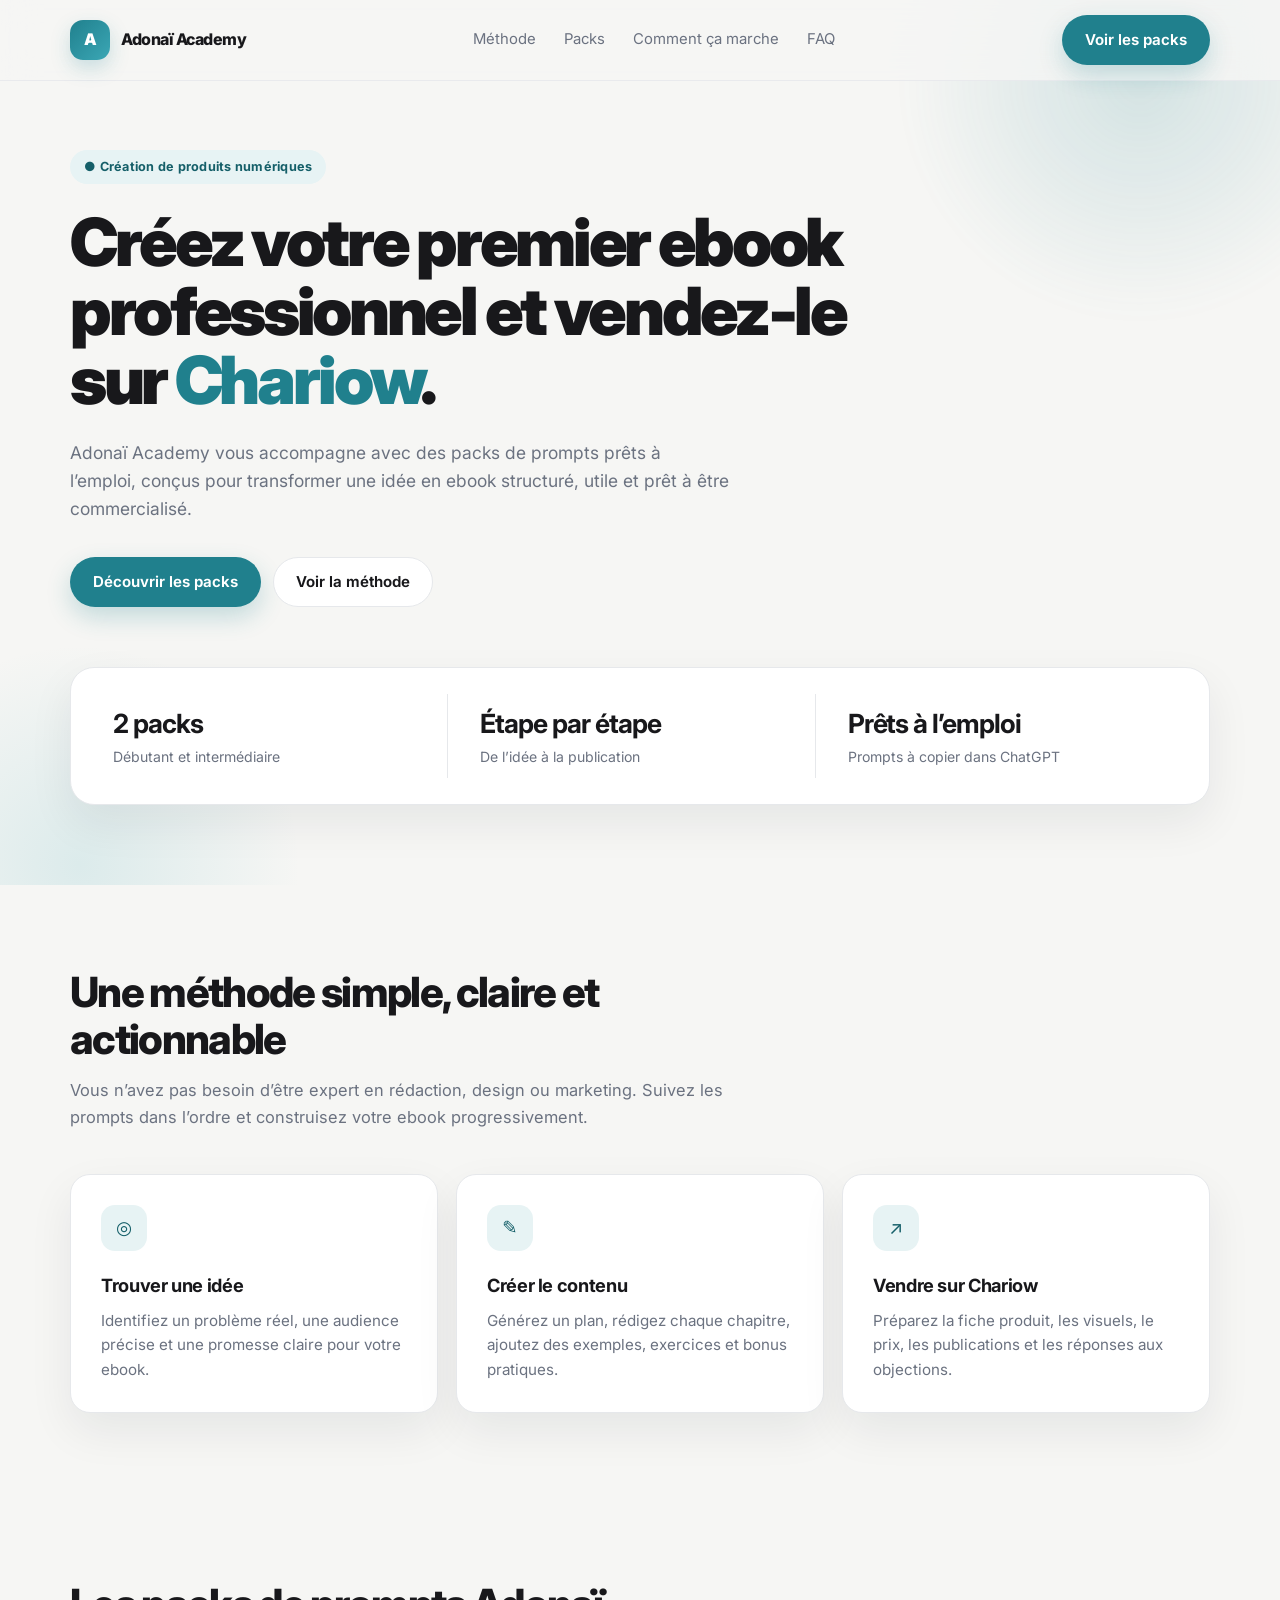
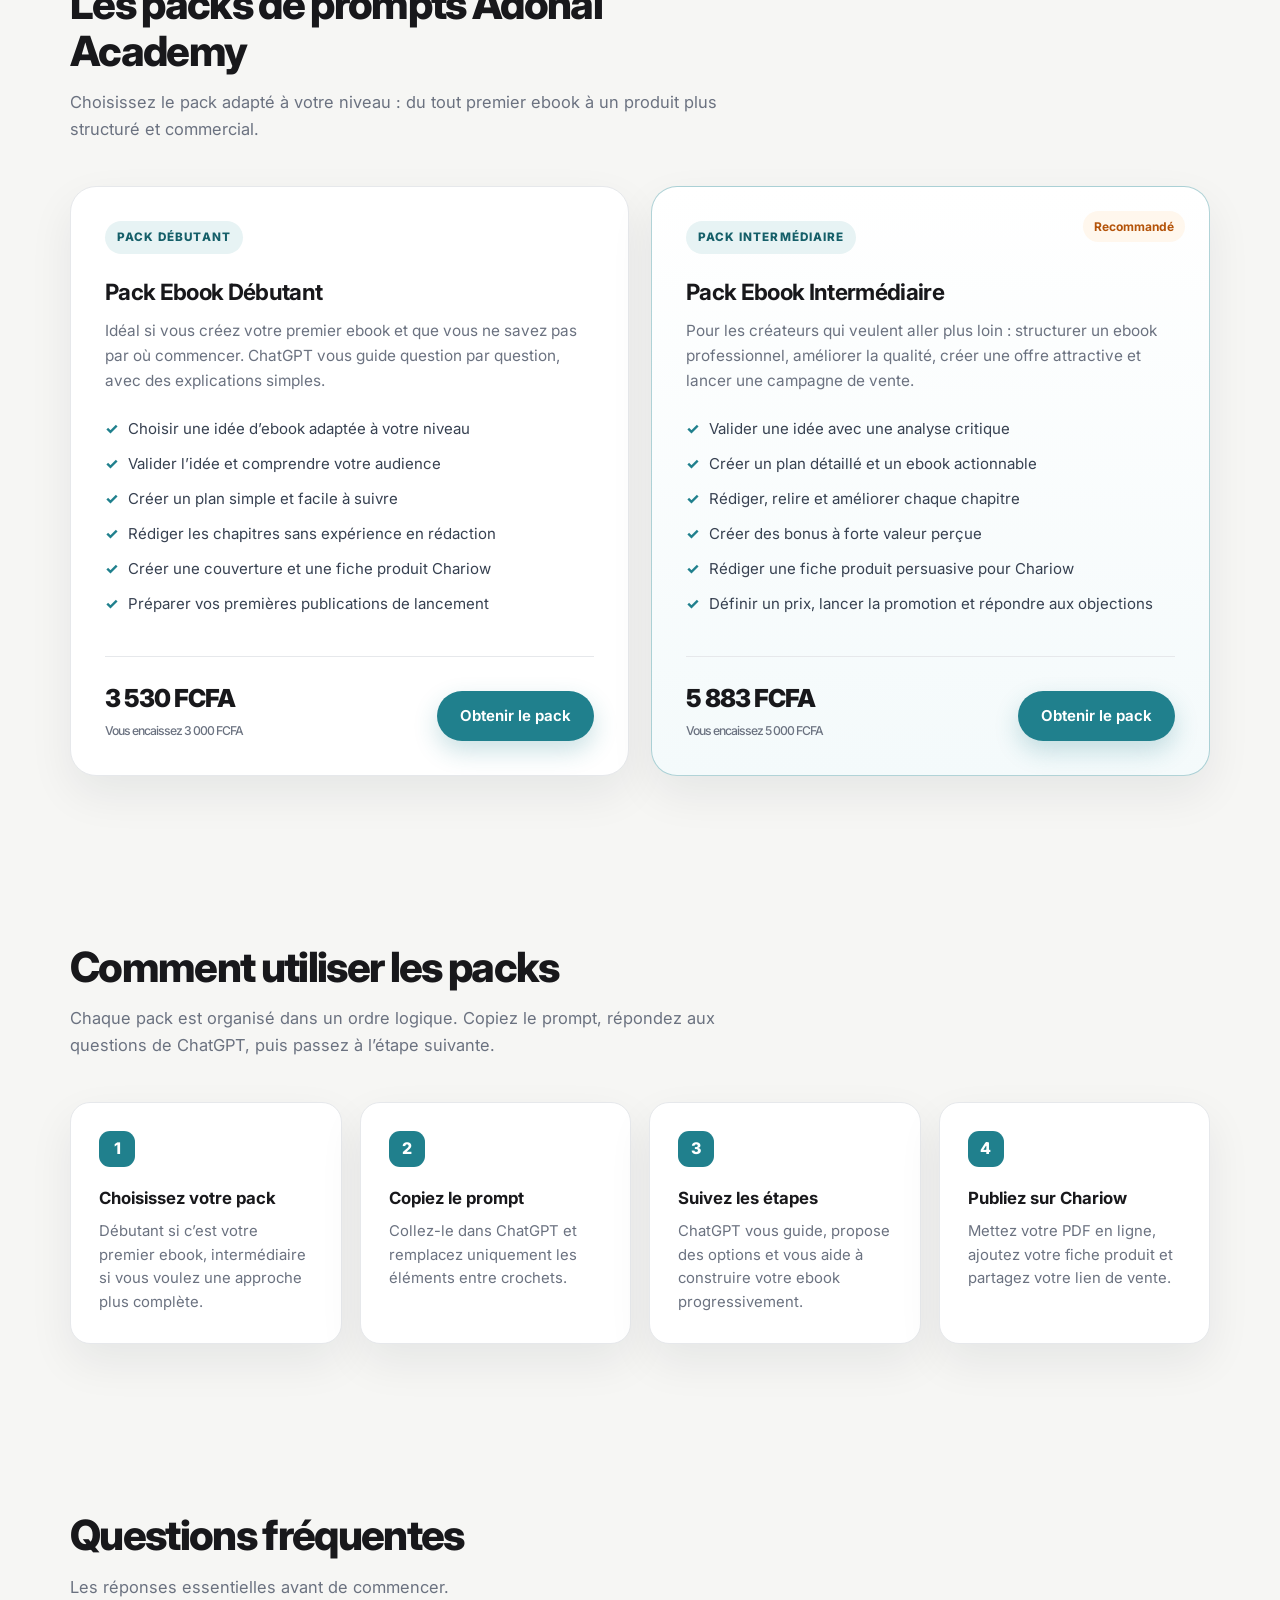
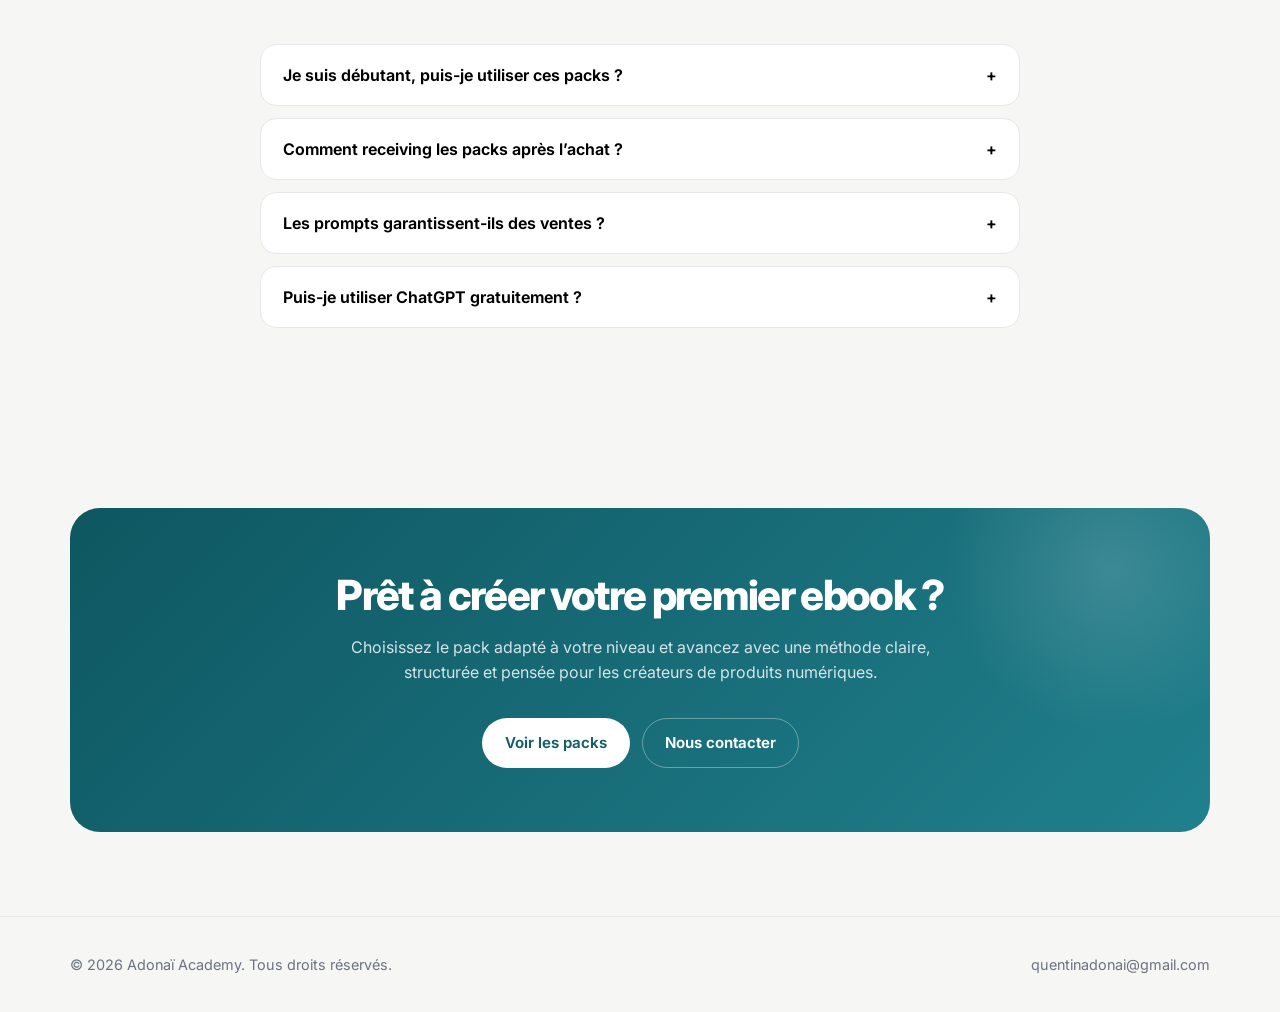
==== index.html @ 0c016c96 "Add files via upload" ====
<!DOCTYPE html>
<html lang="fr">
<head>
<meta charset="UTF-8">
<meta name="viewport" content="width=device-width, initial-scale=1.0">
<title>Adonaï Academy — Créez et vendez votre premier ebook</title>
<meta name="description" content="Adonaï Academy aide les débutants et créateurs à créer, structurer et vendre des ebooks professionnels grâce à des packs de prompts prêts à l’emploi.">
<meta property="og:title" content="Adonaï Academy — Créez et vendez votre premier ebook">
<meta property="og:description" content="Des packs de prompts prêts à l’emploi pour créer un ebook professionnel et le vendre sur Chariow.">
<meta property="og:type" content="website">
<link rel="preconnect" href="https://fonts.googleapis.com">
<link rel="preconnect" href="https://fonts.gstatic.com" crossorigin>
<link href="https://fonts.googleapis.com/css2?family=Inter:wght@400;500;600;700;800;900&display=swap" rel="stylesheet">
<style>
:root{
  --bg:#f6f6f4;
  --surface:#ffffff;
  --ink:#18181b;
  --muted:#6b7280;
  --line:#e6e8eb;
  --teal:#20808d;
  --teal-dark:#155f69;
  --teal-soft:#e7f3f4;
  --radius:20px;
  --shadow:0 18px 45px rgba(15,23,42,.07);
}
*{box-sizing:border-box;margin:0;padding:0}
html{scroll-behavior:smooth}
body{font-family:'Inter',system-ui,-apple-system,BlinkMacSystemFont,'Segoe UI',sans-serif;background:var(--bg);color:var(--ink);line-height:1.6;-webkit-font-smoothing:antialiased;overflow-x:hidden}
a{color:inherit;text-decoration:none}
img{max-width:100%;display:block}
.container{width:min(1140px,92%);margin:0 auto}

/* Header */
header{position:fixed;inset:0 0 auto;z-index:100;background:rgba(246,246,244,.82);backdrop-filter:blur(18px);border-bottom:1px solid rgba(230,232,235,.8)}
.nav{display:flex;align-items:center;justify-content:space-between;gap:20px;padding:15px 0}
.brand{display:flex;align-items:center;gap:11px;font-weight:800;letter-spacing:-.03em}
.logo{width:40px;height:40px;border-radius:13px;background:linear-gradient(135deg,#20808d,#3ba7b5);display:grid;place-items:center;color:#fff;font-weight:900;box-shadow:0 8px 20px rgba(32,128,141,.22)}
.nav-links{display:flex;align-items:center;gap:28px;font-size:.93rem;color:var(--muted)}
.nav-links a{position:relative;padding:5px 0;transition:.25s}
.nav-links a::after{content:"";position:absolute;left:0;bottom:0;width:0;height:2px;background:var(--teal);border-radius:2px;transition:width .25s}
.nav-links a:hover{color:var(--ink)}
.nav-links a:hover::after{width:100%}
.btn{display:inline-flex;align-items:center;justify-content:center;gap:9px;border-radius:999px;padding:12px 22px;font-weight:650;font-size:.94rem;border:1px solid transparent;cursor:pointer;transition:transform .2s,box-shadow .2s,background .2s}
.btn-primary{background:var(--teal);color:#fff;box-shadow:0 10px 24px rgba(32,128,141,.24)}
.btn-primary:hover{background:var(--teal-dark);transform:translateY(-2px)}
.btn-ghost{border-color:var(--line);background:#fff;color:var(--ink)}
.btn-ghost:hover{border-color:#c9ced6;transform:translateY(-2px)}
.menu-btn{display:none;width:42px;height:42px;border:1px solid var(--line);background:#fff;border-radius:12px;font-size:1.2rem;cursor:pointer}
.mobile-menu{display:none;position:fixed;inset:70px 4% auto;background:#fff;border:1px solid var(--line);border-radius:18px;padding:16px;box-shadow:var(--shadow);z-index:99}
.mobile-menu.open{display:block;animation:fadeUp .25s ease}
.mobile-menu a{display:block;padding:12px;border-radius:12px;color:var(--muted);font-weight:600}
.mobile-menu a:hover{background:var(--teal-soft);color:var(--teal-dark)}

/* Hero */
.hero{position:relative;padding:150px 0 80px;overflow:hidden}
.hero::before{content:"";position:absolute;top:-180px;right:-120px;width:520px;height:520px;background:radial-gradient(circle,rgba(32,128,141,.16),transparent 65%);filter:blur(10px)}
.hero::after{content:"";position:absolute;bottom:-220px;left:-160px;width:480px;height:480px;background:radial-gradient(circle,rgba(59,167,181,.14),transparent 65%)}
.hero-inner{position:relative;z-index:1}
.eyebrow{display:inline-flex;align-items:center;gap:8px;background:var(--teal-soft);color:var(--teal-dark);font-size:.79rem;font-weight:700;padding:7px 14px;border-radius:999px;margin-bottom:24px;letter-spacing:.02em}
h1{font-size:clamp(2.4rem,5.6vw,4.15rem);line-height:1.04;letter-spacing:-.05em;font-weight:900;max-width:830px}
h1 span{color:var(--teal)}
.hero p{max-width:660px;color:var(--muted);font-size:1.09rem;margin:24px 0 34px}
.hero-actions{display:flex;flex-wrap:wrap;gap:12px}
.hero-card{margin-top:60px;background:var(--surface);border:1px solid var(--line);border-radius:24px;padding:26px;box-shadow:var(--shadow);display:grid;grid-template-columns:repeat(3,1fr);gap:16px}
.stat strong{display:block;font-size:1.65rem;letter-spacing:-.04em}
.stat span{color:var(--muted);font-size:.88rem}
.stat{padding:8px 16px;border-right:1px solid var(--line)}
.stat:last-child{border-right:0}

/* Sections */
section{padding:84px 0}
.section-head{max-width:680px;margin-bottom:44px}
h2{font-size:clamp(1.85rem,3.6vw,2.6rem);letter-spacing:-.04em;line-height:1.12;font-weight:800}
.section-head p{color:var(--muted);margin-top:15px;font-size:1.03rem}
.grid{display:grid;grid-template-columns:repeat(3,1fr);gap:18px}
.card{background:var(--surface);border:1px solid var(--line);border-radius:var(--radius);padding:30px;box-shadow:var(--shadow);transition:transform .25s,box-shadow .25s}
.card:hover{transform:translateY(-5px);box-shadow:0 22px 50px rgba(15,23,42,.09)}
.icon{width:46px;height:46px;border-radius:14px;background:var(--teal-soft);color:var(--teal-dark);display:grid;place-items:center;font-size:1.15rem;margin-bottom:20px}
.card h3{font-size:1.14rem;letter-spacing:-.02em;margin-bottom:9px}
.card p{color:var(--muted);font-size:.95rem}

/* Packs */
.packs{display:grid;grid-template-columns:1fr 1fr;gap:22px;align-items:stretch}
.pack{position:relative;background:var(--surface);border:1px solid var(--line);border-radius:26px;padding:34px;box-shadow:var(--shadow);display:flex;flex-direction:column;transition:transform .25s,box-shadow .25s}
.pack:hover{transform:translateY(-6px);box-shadow:0 25px 60px rgba(15,23,42,.11)}
.pack.featured{border:1.5px solid rgba(32,128,141,.35);background:linear-gradient(180deg,#fff, #f4fafb)}
.pack-tag{font-size:.73rem;font-weight:800;letter-spacing:.09em;text-transform:uppercase;color:var(--teal-dark);background:var(--teal-soft);padding:7px 12px;border-radius:999px;width:fit-content;margin-bottom:20px}
.badge{position:absolute;top:24px;right:24px;background:#fff7ed;color:#b45309;font-size:.75rem;font-weight:700;padding:6px 11px;border-radius:999px}
.pack h3{font-size:1.4rem;letter-spacing:-.03em;margin-bottom:10px}
.pack>p{color:var(--muted);font-size:.96rem}
.pack ul{margin:24px 0 28px;padding-left:0;list-style:none}
.pack li{display:flex;gap:10px;color:#374151;font-size:.94rem;margin-bottom:11px}
.pack li::before{content:"✓";color:var(--teal);font-weight:800}
.pack-footer{margin-top:auto;display:flex;align-items:flex-end;justify-content:space-between;gap:16px;padding-top:22px;border-top:1px solid var(--line)}
.price{font-size:1.55rem;font-weight:850;letter-spacing:-.04em}
.price small{display:block;font-size:.76rem;color:var(--muted);font-weight:500;margin-top:3px}

/* Process */
.steps{display:grid;grid-template-columns:repeat(4,1fr);gap:18px}
.step{background:var(--surface);border:1px solid var(--line);border-radius:var(--radius);padding:28px;box-shadow:var(--shadow);transition:transform .25s}
.step:hover{transform:translateY(-5px)}
.step-num{width:36px;height:36px;border-radius:11px;background:var(--teal);color:#fff;display:grid;place-items:center;font-weight:800;margin-bottom:18px}
.step h3{font-size:1.05rem;margin-bottom:8px}
.step p{color:var(--muted);font-size:.93rem}

/* FAQ */
.faq{max-width:760px;margin:0 auto}
.faq-item{background:var(--surface);border:1px solid var(--line);border-radius:16px;margin-bottom:12px;overflow:hidden}
.faq-q{width:100%;background:none;border:0;text-align:left;padding:20px 22px;font-family:inherit;font-size:1rem;font-weight:650;cursor:pointer;display:flex;justify-content:space-between;gap:16px}
.faq-a{max-height:0;overflow:hidden;transition:max-height .3s ease;padding:0 22px;color:var(--muted)}
.faq-item.active .faq-a{max-height:280px;padding-bottom:20px}

/* CTA */
.cta{background:linear-gradient(135deg,#0e5761,#20808d);color:#fff;border-radius:30px;padding:64px 40px;text-align:center;position:relative;overflow:hidden}
.cta::before{content:"";position:absolute;top:-120px;right:-80px;width:360px;height:360px;background:radial-gradient(circle,rgba(255,255,255,.14),transparent 65%)}
.cta h2{color:#fff}
.cta p{color:rgba(255,255,255,.82);max-width:600px;margin:16px auto 32px}
.cta .btn-primary{background:#fff;color:var(--teal-dark);box-shadow:none}
.cta .btn-ghost{background:transparent;color:#fff;border-color:rgba(255,255,255,.35)}

footer{border-top:1px solid var(--line);padding:36px 0;color:var(--muted);font-size:.9rem}
.footer-inner{display:flex;justify-content:space-between;align-items:center;gap:20px;flex-wrap:wrap}

/* Animations */
.reveal{opacity:0;transform:translateY(26px);transition:opacity .7s ease,transform .7s ease}
.reveal.visible{opacity:1;transform:none}
@keyframes fadeUp{from{opacity:0;transform:translateY(10px)}to{opacity:1;transform:none}}
@media(max-width:920px){
  .nav-links{display:none}.menu-btn{display:grid;place-items:center}
  .grid,.packs,.steps{grid-template-columns:1fr}
  .hero{padding:120px 0 60px}
  .hero-card{grid-template-columns:1fr}
  .stat{border-right:0;border-bottom:1px solid var(--line);padding:14px 0}
  .stat:last-child{border-bottom:0}
  .pack,.card,.step{padding:26px}
  section{padding:64px 0}
}
</style>
</head>
<body>

<header>
  <div class="container nav">
    <a class="brand" href="#accueil"><span class="logo">A</span> Adonaï Academy</a>
    <nav class="nav-links">
      <a href="#methode">Méthode</a>
      <a href="#prompts">Packs</a>
      <a href="#process">Comment ça marche</a>
      <a href="#faq">FAQ</a>
    </nav>
    <a class="btn btn-primary" href="#prompts">Voir les packs</a>
    <button class="menu-btn" id="menuBtn" aria-label="Ouvrir le menu">☰</button>
  </div>
  <div class="mobile-menu" id="mobileMenu">
    <a href="#methode">Méthode</a>
    <a href="#prompts">Packs</a>
    <a href="#process">Comment ça marche</a>
    <a href="#faq">FAQ</a>
    <a href="mailto:quentinadonai@gmail.com">Contact</a>
  </div>
</header>

<main>
<section class="hero" id="accueil">
  <div class="container hero-inner">
    <span class="eyebrow">● Création de produits numériques</span>
    <h1>Créez votre premier ebook professionnel et vendez-le sur <span>Chariow</span>.</h1>
    <p>Adonaï Academy vous accompagne avec des packs de prompts prêts à l’emploi, conçus pour transformer une idée en ebook structuré, utile et prêt à être commercialisé.</p>
    <div class="hero-actions">
      <a class="btn btn-primary" href="#prompts">Découvrir les packs</a>
      <a class="btn btn-ghost" href="#methode">Voir la méthode</a>
    </div>

    <div class="hero-card">
      <div class="stat"><strong>2 packs</strong><span>Débutant et intermédiaire</span></div>
      <div class="stat"><strong>Étape par étape</strong><span>De l’idée à la publication</span></div>
      <div class="stat"><strong>Prêts à l’emploi</strong><span>Prompts à copier dans ChatGPT</span></div>
    </div>
  </div>
</section>

<section id="methode">
  <div class="container">
    <div class="section-head reveal">
      <h2>Une méthode simple, claire et actionnable</h2>
      <p>Vous n’avez pas besoin d’être expert en rédaction, design ou marketing. Suivez les prompts dans l’ordre et construisez votre ebook progressivement.</p>
    </div>
    <div class="grid">
      <div class="card reveal"><div class="icon">◎</div><h3>Trouver une idée</h3><p>Identifiez un problème réel, une audience précise et une promesse claire pour votre ebook.</p></div>
      <div class="card reveal"><div class="icon">✎</div><h3>Créer le contenu</h3><p>Générez un plan, rédigez chaque chapitre, ajoutez des exemples, exercices et bonus pratiques.</p></div>
      <div class="card reveal"><div class="icon">↗</div><h3>Vendre sur Chariow</h3><p>Préparez la fiche produit, les visuels, le prix, les publications et les réponses aux objections.</p></div>
    </div>
  </div>
</section>

<section id="prompts">
  <div class="container">
    <div class="section-head reveal">
      <h2>Les packs de prompts Adonaï Academy</h2>
      <p>Choisissez le pack adapté à votre niveau : du tout premier ebook à un produit plus structuré et commercial.</p>
    </div>

    <div class="packs">
      <article class="pack reveal">
        <span class="pack-tag">Pack débutant</span>
        <h3>Pack Ebook Débutant</h3>
        <p>Idéal si vous créez votre premier ebook et que vous ne savez pas par où commencer. ChatGPT vous guide question par question, avec des explications simples.</p>
        <ul>
          <li>Choisir une idée d’ebook adaptée à votre niveau</li>
          <li>Valider l’idée et comprendre votre audience</li>
          <li>Créer un plan simple et facile à suivre</li>
          <li>Rédiger les chapitres sans expérience en rédaction</li>
          <li>Créer une couverture et une fiche produit Chariow</li>
          <li>Préparer vos premières publications de lancement</li>
        </ul>
        <div class="pack-footer">
          <div class="price">3 530 FCFA<small>Vous encaissez 3 000 FCFA</small></div>
          <a class="btn btn-primary" href="#" aria-label="Acheter le pack débutant">Obtenir le pack</a>
        </div>
      </article>

      <article class="pack featured reveal">
        <span class="badge">Recommandé</span>
        <span class="pack-tag">Pack intermédiaire</span>
        <h3>Pack Ebook Intermédiaire</h3>
        <p>Pour les créateurs qui veulent aller plus loin : structurer un ebook professionnel, améliorer la qualité, créer une offre attractive et lancer une campagne de vente.</p>
        <ul>
          <li>Valider une idée avec une analyse critique</li>
          <li>Créer un plan détaillé et un ebook actionnable</li>
          <li>Rédiger, relire et améliorer chaque chapitre</li>
          <li>Créer des bonus à forte valeur perçue</li>
          <li>Rédiger une fiche produit persuasive pour Chariow</li>
          <li>Définir un prix, lancer la promotion et répondre aux objections</li>
        </ul>
        <div class="pack-footer">
          <div class="price">5 883 FCFA<small>Vous encaissez 5 000 FCFA</small></div>
          <a class="btn btn-primary" href="#" aria-label="Acheter le pack intermédiaire">Obtenir le pack</a>
        </div>
      </article>
    </div>
  </div>
</section>

<section id="process">
  <div class="container">
    <div class="section-head reveal">
      <h2>Comment utiliser les packs</h2>
      <p>Chaque pack est organisé dans un ordre logique. Copiez le prompt, répondez aux questions de ChatGPT, puis passez à l’étape suivante.</p>
    </div>
    <div class="steps">
      <div class="step reveal"><div class="step-num">1</div><h3>Choisissez votre pack</h3><p>Débutant si c’est votre premier ebook, intermédiaire si vous voulez une approche plus complète.</p></div>
      <div class="step reveal"><div class="step-num">2</div><h3>Copiez le prompt</h3><p>Collez-le dans ChatGPT et remplacez uniquement les éléments entre crochets.</p></div>
      <div class="step reveal"><div class="step-num">3</div><h3>Suivez les étapes</h3><p>ChatGPT vous guide, propose des options et vous aide à construire votre ebook progressivement.</p></div>
      <div class="step reveal"><div class="step-num">4</div><h3>Publiez sur Chariow</h3><p>Mettez votre PDF en ligne, ajoutez votre fiche produit et partagez votre lien de vente.</p></div>
    </div>
  </div>
</section>

<section id="faq">
  <div class="container">
    <div class="section-head reveal">
      <h2>Questions fréquentes</h2>
      <p>Les réponses essentielles avant de commencer.</p>
    </div>
    <div class="faq">
      <div class="faq-item reveal">
        <button class="faq-q">Je suis débutant, puis-je utiliser ces packs ? <span>+</span></button>
        <div class="faq-a"><p>Oui. Le Pack Débutant a été conçu pour vous accompagner étape par étape, avec des explications simples et des questions posées une par une.</p></div>
      </div>
      <div class="faq-item reveal">
        <button class="faq-q">Comment receiving les packs après l’achat ? <span>+</span></button>
        <div class="faq-a"><p>Après votre paiement sur Chariow, vous recevrez automatiquement le fichier du pack choisi.</p></div>
      </div>
      <div class="faq-item reveal">
        <button class="faq-q">Les prompts garantissent-ils des ventes ? <span>+</span></button>
        <div class="faq-a"><p>Non. Les packs vous aident à créer un ebook structuré et à préparer votre lancement, mais les résultats dépendent aussi de votre sujet, de votre audience et de vos efforts de promotion.</p></div>
      </div>
      <div class="faq-item reveal">
        <button class="faq-q">Puis-je utiliser ChatGPT gratuitement ? <span>+</span></button>
        <div class="faq-a"><p>Oui, vous pouvez utiliser les prompts avec une version gratuite de ChatGPT. Une version payante peut offrir davantage de confort, mais elle n’est pas obligatoire.</p></div>
      </div>
    </div>
  </div>
</section>

<section id="contact">
  <div class="container">
    <div class="cta reveal">
      <h2>Prêt à créer votre premier ebook ?</h2>
      <p>Choisissez le pack adapté à votre niveau et avancez avec une méthode claire, structurée et pensée pour les créateurs de produits numériques.</p>
      <div class="hero-actions" style="justify-content:center">
        <a class="btn btn-primary" href="#prompts">Voir les packs</a>
        <a class="btn btn-ghost" href="mailto:quentinadonai@gmail.com">Nous contacter</a>
      </div>
    </div>
  </div>
</section>
</main>

<footer>
  <div class="container footer-inner">
    <div>© 2026 Adonaï Academy. Tous droits réservés.</div>
    <div><a href="mailto:quentinadonai@gmail.com">quentinadonai@gmail.com</a></div>
  </div>
</footer>

<script>
const menuBtn=document.getElementById('menuBtn');
const mobileMenu=document.getElementById('mobileMenu');
menuBtn.addEventListener('click',()=>mobileMenu.classList.toggle('open'));
document.querySelectorAll('.mobile-menu a').forEach(a=>a.addEventListener('click',()=>mobileMenu.classList.remove('open')));

document.querySelectorAll('.faq-q').forEach(btn=>{
  btn.addEventListener('click',()=>{
    const item=btn.parentElement;
    document.querySelectorAll('.faq-item').forEach(i=>{if(i!==item)i.classList.remove('active')});
    item.classList.toggle('active');
    btn.querySelector('span').textContent=item.classList.contains('active')?'−':'+';
  });
});

const observer=new IntersectionObserver(entries=>{
  entries.forEach(e=>{if(e.isIntersecting){e.target.classList.add('visible');observer.unobserve(e.target)}});
},{threshold:.15});
document.querySelectorAll('.reveal').forEach(el=>observer.observe(el));
</script>
</body>
</html>
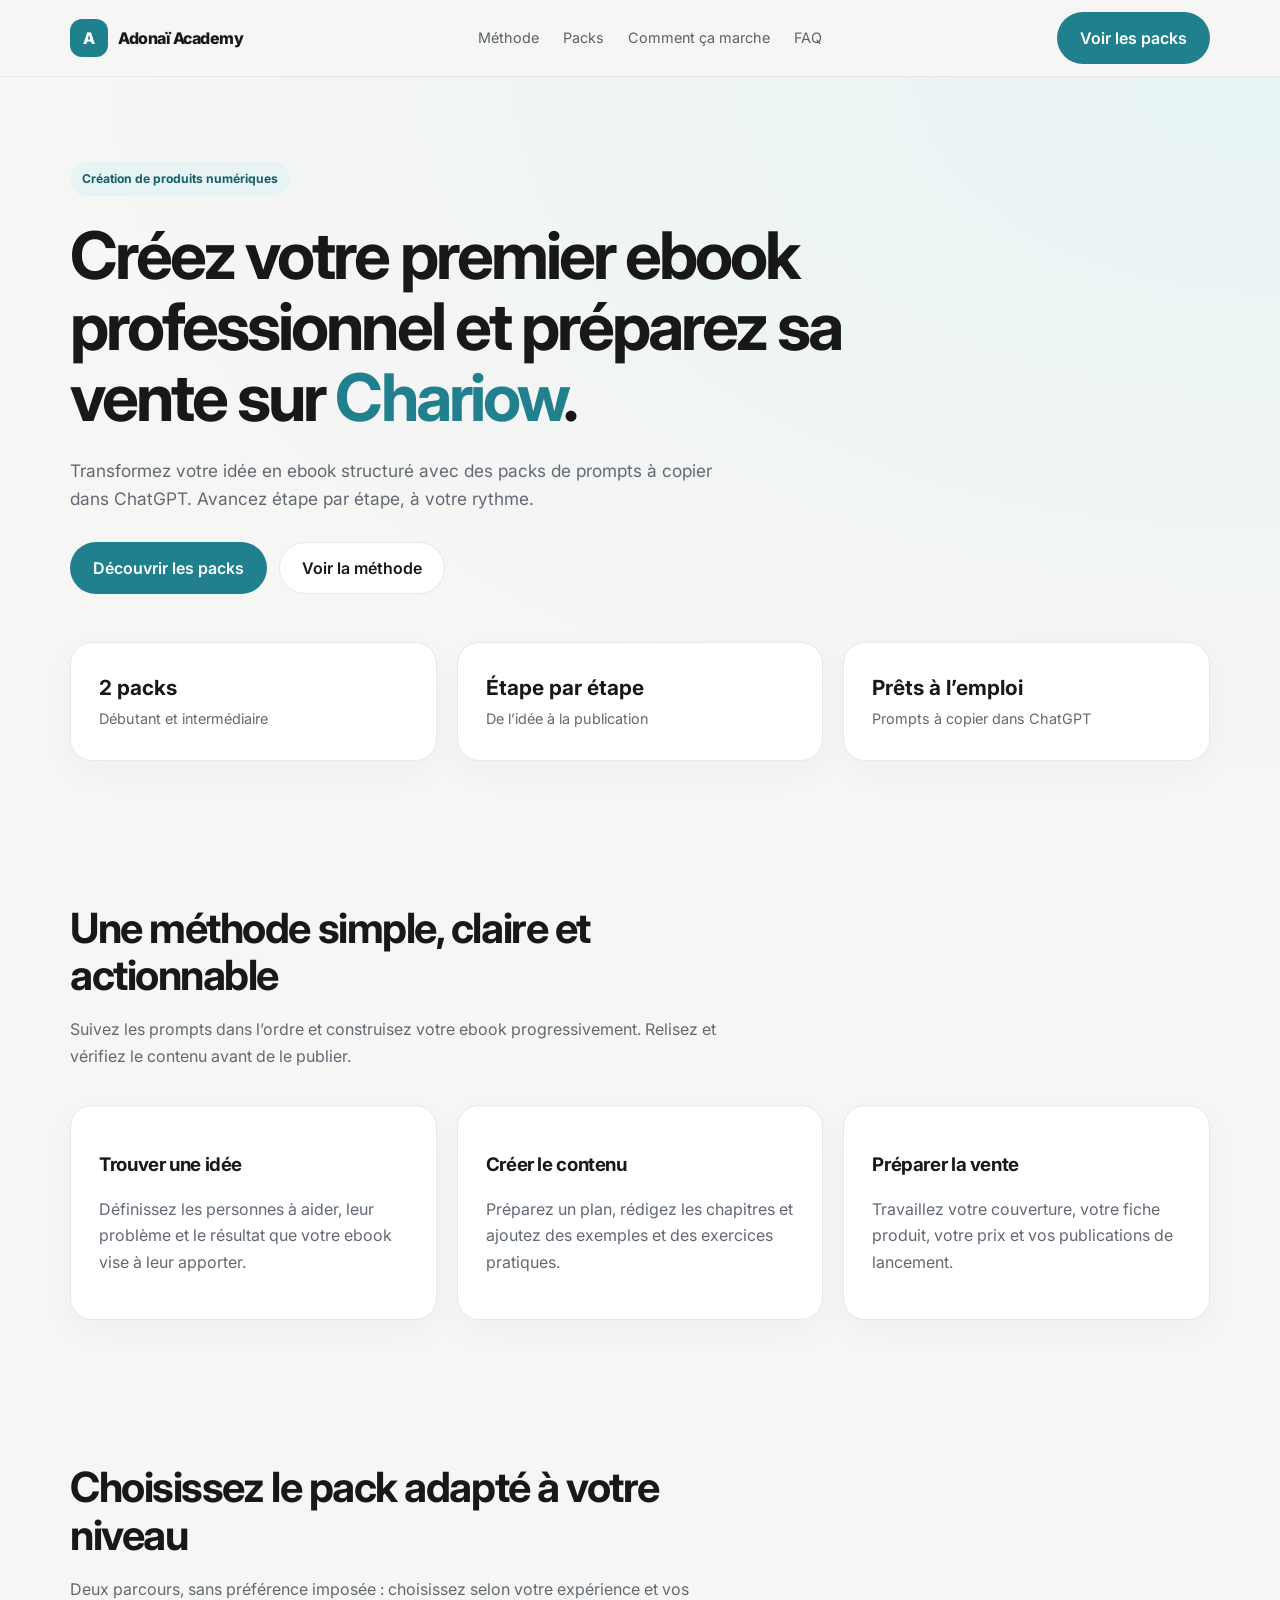
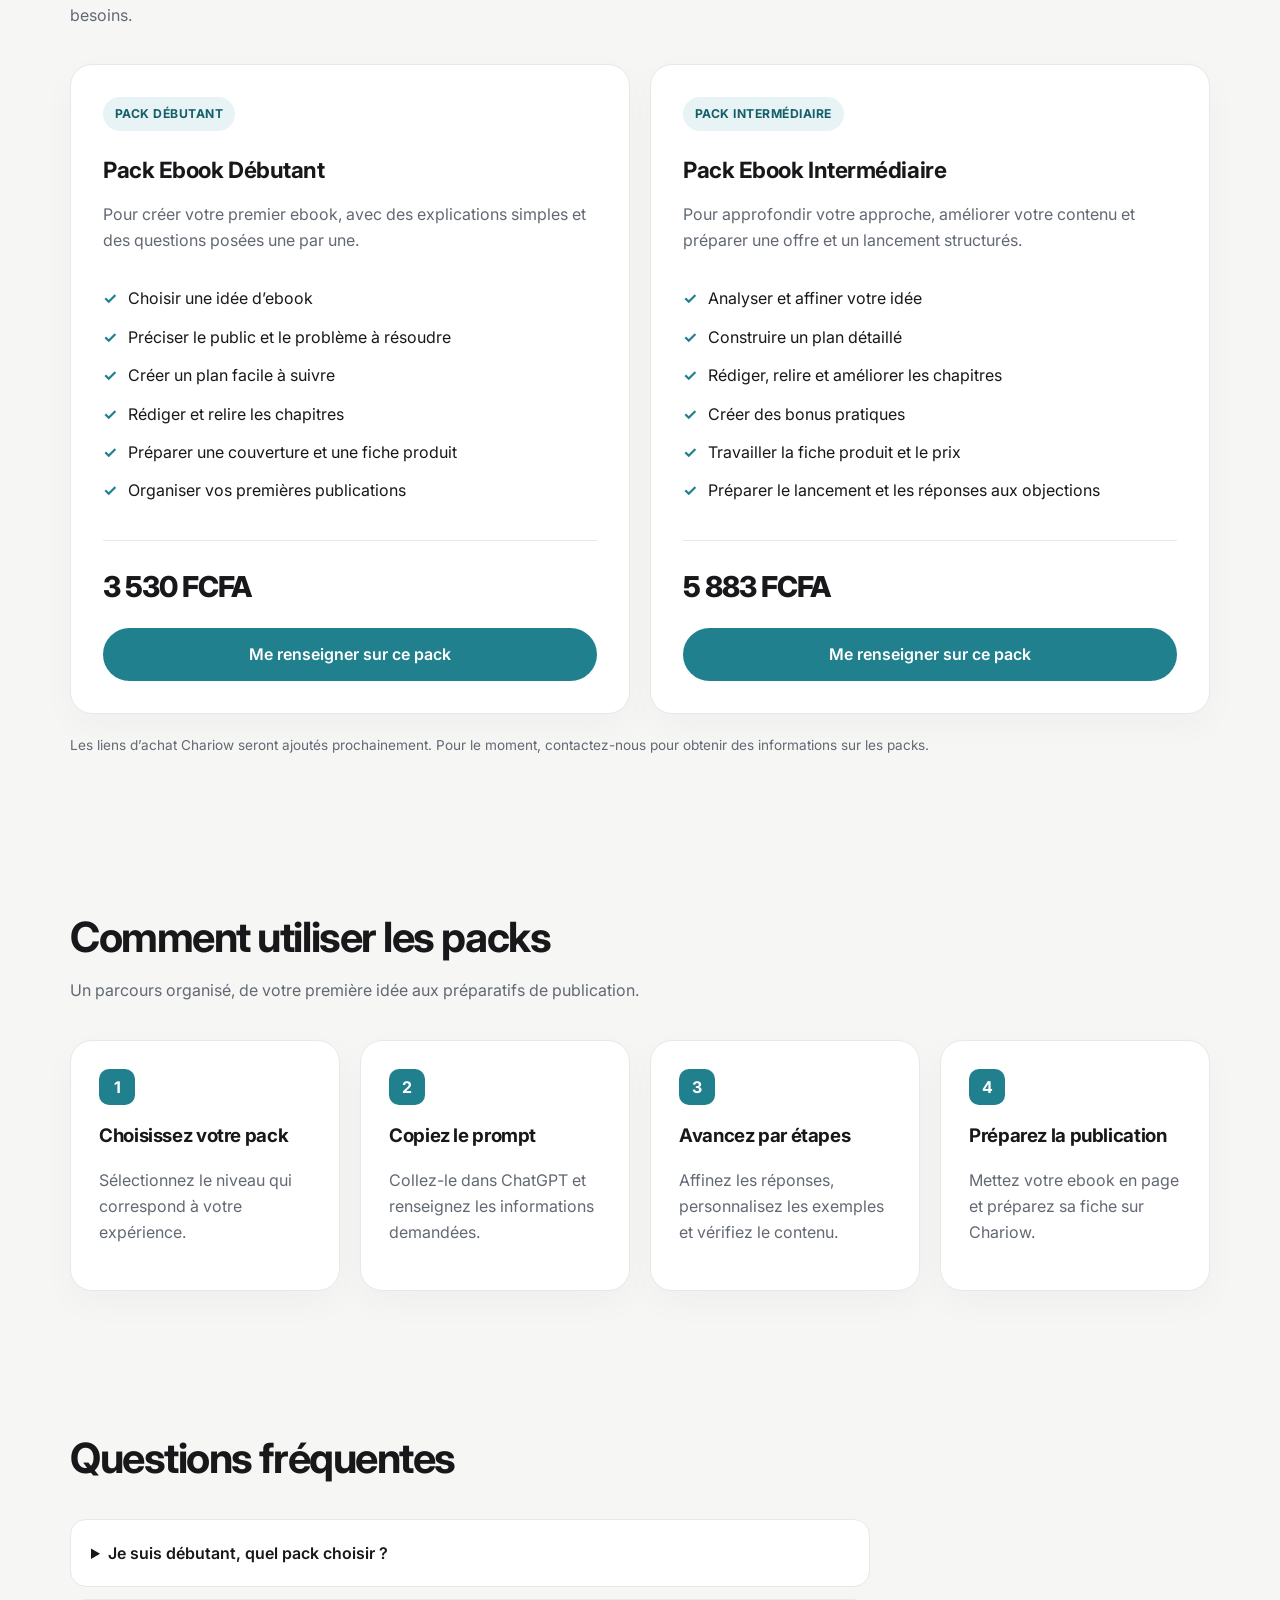
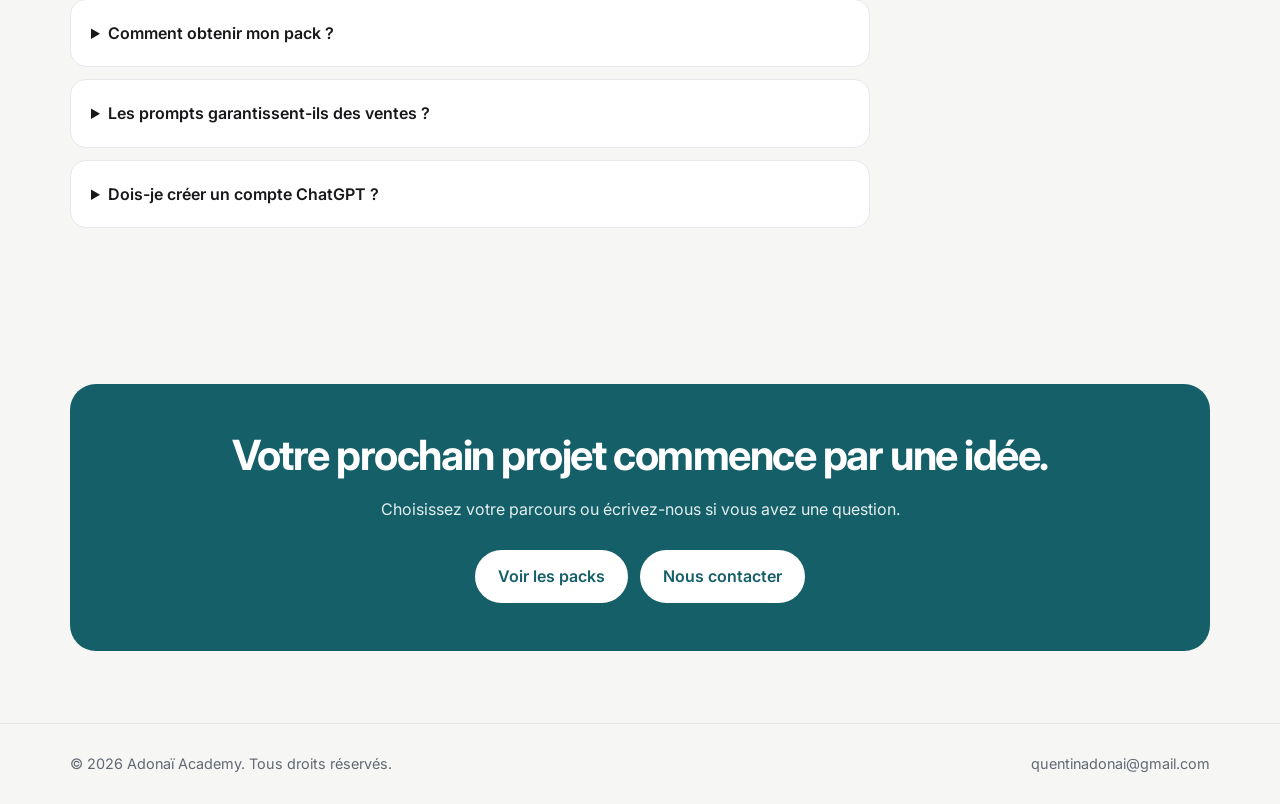
==== commit 1d754a56: "Revise index.html for improved content and layout Updated the content and structure of the index.htm" ====
--- a/index.html
+++ b/index.html
@@ -1,329 +1,10 @@
-<!DOCTYPE html>
-<html lang="fr">
-<head>
-<meta charset="UTF-8">
-<meta name="viewport" content="width=device-width, initial-scale=1.0">
-<title>Adonaï Academy — Créez et vendez votre premier ebook</title>
-<meta name="description" content="Adonaï Academy aide les débutants et créateurs à créer, structurer et vendre des ebooks professionnels grâce à des packs de prompts prêts à l’emploi.">
-<meta property="og:title" content="Adonaï Academy — Créez et vendez votre premier ebook">
-<meta property="og:description" content="Des packs de prompts prêts à l’emploi pour créer un ebook professionnel et le vendre sur Chariow.">
-<meta property="og:type" content="website">
-<link rel="preconnect" href="https://fonts.googleapis.com">
-<link rel="preconnect" href="https://fonts.gstatic.com" crossorigin>
-<link href="https://fonts.googleapis.com/css2?family=Inter:wght@400;500;600;700;800;900&display=swap" rel="stylesheet">
-<style>
-:root{
-  --bg:#f6f6f4;
-  --surface:#ffffff;
-  --ink:#18181b;
-  --muted:#6b7280;
-  --line:#e6e8eb;
-  --teal:#20808d;
-  --teal-dark:#155f69;
-  --teal-soft:#e7f3f4;
-  --radius:20px;
-  --shadow:0 18px 45px rgba(15,23,42,.07);
-}
-*{box-sizing:border-box;margin:0;padding:0}
-html{scroll-behavior:smooth}
-body{font-family:'Inter',system-ui,-apple-system,BlinkMacSystemFont,'Segoe UI',sans-serif;background:var(--bg);color:var(--ink);line-height:1.6;-webkit-font-smoothing:antialiased;overflow-x:hidden}
-a{color:inherit;text-decoration:none}
-img{max-width:100%;display:block}
-.container{width:min(1140px,92%);margin:0 auto}
-
-/* Header */
-header{position:fixed;inset:0 0 auto;z-index:100;background:rgba(246,246,244,.82);backdrop-filter:blur(18px);border-bottom:1px solid rgba(230,232,235,.8)}
-.nav{display:flex;align-items:center;justify-content:space-between;gap:20px;padding:15px 0}
-.brand{display:flex;align-items:center;gap:11px;font-weight:800;letter-spacing:-.03em}
-.logo{width:40px;height:40px;border-radius:13px;background:linear-gradient(135deg,#20808d,#3ba7b5);display:grid;place-items:center;color:#fff;font-weight:900;box-shadow:0 8px 20px rgba(32,128,141,.22)}
-.nav-links{display:flex;align-items:center;gap:28px;font-size:.93rem;color:var(--muted)}
-.nav-links a{position:relative;padding:5px 0;transition:.25s}
-.nav-links a::after{content:"";position:absolute;left:0;bottom:0;width:0;height:2px;background:var(--teal);border-radius:2px;transition:width .25s}
-.nav-links a:hover{color:var(--ink)}
-.nav-links a:hover::after{width:100%}
-.btn{display:inline-flex;align-items:center;justify-content:center;gap:9px;border-radius:999px;padding:12px 22px;font-weight:650;font-size:.94rem;border:1px solid transparent;cursor:pointer;transition:transform .2s,box-shadow .2s,background .2s}
-.btn-primary{background:var(--teal);color:#fff;box-shadow:0 10px 24px rgba(32,128,141,.24)}
-.btn-primary:hover{background:var(--teal-dark);transform:translateY(-2px)}
-.btn-ghost{border-color:var(--line);background:#fff;color:var(--ink)}
-.btn-ghost:hover{border-color:#c9ced6;transform:translateY(-2px)}
-.menu-btn{display:none;width:42px;height:42px;border:1px solid var(--line);background:#fff;border-radius:12px;font-size:1.2rem;cursor:pointer}
-.mobile-menu{display:none;position:fixed;inset:70px 4% auto;background:#fff;border:1px solid var(--line);border-radius:18px;padding:16px;box-shadow:var(--shadow);z-index:99}
-.mobile-menu.open{display:block;animation:fadeUp .25s ease}
-.mobile-menu a{display:block;padding:12px;border-radius:12px;color:var(--muted);font-weight:600}
-.mobile-menu a:hover{background:var(--teal-soft);color:var(--teal-dark)}
-
-/* Hero */
-.hero{position:relative;padding:150px 0 80px;overflow:hidden}
-.hero::before{content:"";position:absolute;top:-180px;right:-120px;width:520px;height:520px;background:radial-gradient(circle,rgba(32,128,141,.16),transparent 65%);filter:blur(10px)}
-.hero::after{content:"";position:absolute;bottom:-220px;left:-160px;width:480px;height:480px;background:radial-gradient(circle,rgba(59,167,181,.14),transparent 65%)}
-.hero-inner{position:relative;z-index:1}
-.eyebrow{display:inline-flex;align-items:center;gap:8px;background:var(--teal-soft);color:var(--teal-dark);font-size:.79rem;font-weight:700;padding:7px 14px;border-radius:999px;margin-bottom:24px;letter-spacing:.02em}
-h1{font-size:clamp(2.4rem,5.6vw,4.15rem);line-height:1.04;letter-spacing:-.05em;font-weight:900;max-width:830px}
-h1 span{color:var(--teal)}
-.hero p{max-width:660px;color:var(--muted);font-size:1.09rem;margin:24px 0 34px}
-.hero-actions{display:flex;flex-wrap:wrap;gap:12px}
-.hero-card{margin-top:60px;background:var(--surface);border:1px solid var(--line);border-radius:24px;padding:26px;box-shadow:var(--shadow);display:grid;grid-template-columns:repeat(3,1fr);gap:16px}
-.stat strong{display:block;font-size:1.65rem;letter-spacing:-.04em}
-.stat span{color:var(--muted);font-size:.88rem}
-.stat{padding:8px 16px;border-right:1px solid var(--line)}
-.stat:last-child{border-right:0}
-
-/* Sections */
-section{padding:84px 0}
-.section-head{max-width:680px;margin-bottom:44px}
-h2{font-size:clamp(1.85rem,3.6vw,2.6rem);letter-spacing:-.04em;line-height:1.12;font-weight:800}
-.section-head p{color:var(--muted);margin-top:15px;font-size:1.03rem}
-.grid{display:grid;grid-template-columns:repeat(3,1fr);gap:18px}
-.card{background:var(--surface);border:1px solid var(--line);border-radius:var(--radius);padding:30px;box-shadow:var(--shadow);transition:transform .25s,box-shadow .25s}
-.card:hover{transform:translateY(-5px);box-shadow:0 22px 50px rgba(15,23,42,.09)}
-.icon{width:46px;height:46px;border-radius:14px;background:var(--teal-soft);color:var(--teal-dark);display:grid;place-items:center;font-size:1.15rem;margin-bottom:20px}
-.card h3{font-size:1.14rem;letter-spacing:-.02em;margin-bottom:9px}
-.card p{color:var(--muted);font-size:.95rem}
-
-/* Packs */
-.packs{display:grid;grid-template-columns:1fr 1fr;gap:22px;align-items:stretch}
-.pack{position:relative;background:var(--surface);border:1px solid var(--line);border-radius:26px;padding:34px;box-shadow:var(--shadow);display:flex;flex-direction:column;transition:transform .25s,box-shadow .25s}
-.pack:hover{transform:translateY(-6px);box-shadow:0 25px 60px rgba(15,23,42,.11)}
-.pack.featured{border:1.5px solid rgba(32,128,141,.35);background:linear-gradient(180deg,#fff, #f4fafb)}
-.pack-tag{font-size:.73rem;font-weight:800;letter-spacing:.09em;text-transform:uppercase;color:var(--teal-dark);background:var(--teal-soft);padding:7px 12px;border-radius:999px;width:fit-content;margin-bottom:20px}
-.badge{position:absolute;top:24px;right:24px;background:#fff7ed;color:#b45309;font-size:.75rem;font-weight:700;padding:6px 11px;border-radius:999px}
-.pack h3{font-size:1.4rem;letter-spacing:-.03em;margin-bottom:10px}
-.pack>p{color:var(--muted);font-size:.96rem}
-.pack ul{margin:24px 0 28px;padding-left:0;list-style:none}
-.pack li{display:flex;gap:10px;color:#374151;font-size:.94rem;margin-bottom:11px}
-.pack li::before{content:"✓";color:var(--teal);font-weight:800}
-.pack-footer{margin-top:auto;display:flex;align-items:flex-end;justify-content:space-between;gap:16px;padding-top:22px;border-top:1px solid var(--line)}
-.price{font-size:1.55rem;font-weight:850;letter-spacing:-.04em}
-.price small{display:block;font-size:.76rem;color:var(--muted);font-weight:500;margin-top:3px}
-
-/* Process */
-.steps{display:grid;grid-template-columns:repeat(4,1fr);gap:18px}
-.step{background:var(--surface);border:1px solid var(--line);border-radius:var(--radius);padding:28px;box-shadow:var(--shadow);transition:transform .25s}
-.step:hover{transform:translateY(-5px)}
-.step-num{width:36px;height:36px;border-radius:11px;background:var(--teal);color:#fff;display:grid;place-items:center;font-weight:800;margin-bottom:18px}
-.step h3{font-size:1.05rem;margin-bottom:8px}
-.step p{color:var(--muted);font-size:.93rem}
-
-/* FAQ */
-.faq{max-width:760px;margin:0 auto}
-.faq-item{background:var(--surface);border:1px solid var(--line);border-radius:16px;margin-bottom:12px;overflow:hidden}
-.faq-q{width:100%;background:none;border:0;text-align:left;padding:20px 22px;font-family:inherit;font-size:1rem;font-weight:650;cursor:pointer;display:flex;justify-content:space-between;gap:16px}
-.faq-a{max-height:0;overflow:hidden;transition:max-height .3s ease;padding:0 22px;color:var(--muted)}
-.faq-item.active .faq-a{max-height:280px;padding-bottom:20px}
-
-/* CTA */
-.cta{background:linear-gradient(135deg,#0e5761,#20808d);color:#fff;border-radius:30px;padding:64px 40px;text-align:center;position:relative;overflow:hidden}
-.cta::before{content:"";position:absolute;top:-120px;right:-80px;width:360px;height:360px;background:radial-gradient(circle,rgba(255,255,255,.14),transparent 65%)}
-.cta h2{color:#fff}
-.cta p{color:rgba(255,255,255,.82);max-width:600px;margin:16px auto 32px}
-.cta .btn-primary{background:#fff;color:var(--teal-dark);box-shadow:none}
-.cta .btn-ghost{background:transparent;color:#fff;border-color:rgba(255,255,255,.35)}
-
-footer{border-top:1px solid var(--line);padding:36px 0;color:var(--muted);font-size:.9rem}
-.footer-inner{display:flex;justify-content:space-between;align-items:center;gap:20px;flex-wrap:wrap}
-
-/* Animations */
-.reveal{opacity:0;transform:translateY(26px);transition:opacity .7s ease,transform .7s ease}
-.reveal.visible{opacity:1;transform:none}
-@keyframes fadeUp{from{opacity:0;transform:translateY(10px)}to{opacity:1;transform:none}}
-@media(max-width:920px){
-  .nav-links{display:none}.menu-btn{display:grid;place-items:center}
-  .grid,.packs,.steps{grid-template-columns:1fr}
-  .hero{padding:120px 0 60px}
-  .hero-card{grid-template-columns:1fr}
-  .stat{border-right:0;border-bottom:1px solid var(--line);padding:14px 0}
-  .stat:last-child{border-bottom:0}
-  .pack,.card,.step{padding:26px}
-  section{padding:64px 0}
-}
-</style>
-</head>
-<body>
-
-<header>
-  <div class="container nav">
-    <a class="brand" href="#accueil"><span class="logo">A</span> Adonaï Academy</a>
-    <nav class="nav-links">
-      <a href="#methode">Méthode</a>
-      <a href="#prompts">Packs</a>
-      <a href="#process">Comment ça marche</a>
-      <a href="#faq">FAQ</a>
-    </nav>
-    <a class="btn btn-primary" href="#prompts">Voir les packs</a>
-    <button class="menu-btn" id="menuBtn" aria-label="Ouvrir le menu">☰</button>
-  </div>
-  <div class="mobile-menu" id="mobileMenu">
-    <a href="#methode">Méthode</a>
-    <a href="#prompts">Packs</a>
-    <a href="#process">Comment ça marche</a>
-    <a href="#faq">FAQ</a>
-    <a href="mailto:quentinadonai@gmail.com">Contact</a>
-  </div>
-</header>
-
-<main>
-<section class="hero" id="accueil">
-  <div class="container hero-inner">
-    <span class="eyebrow">● Création de produits numériques</span>
-    <h1>Créez votre premier ebook professionnel et vendez-le sur <span>Chariow</span>.</h1>
-    <p>Adonaï Academy vous accompagne avec des packs de prompts prêts à l’emploi, conçus pour transformer une idée en ebook structuré, utile et prêt à être commercialisé.</p>
-    <div class="hero-actions">
-      <a class="btn btn-primary" href="#prompts">Découvrir les packs</a>
-      <a class="btn btn-ghost" href="#methode">Voir la méthode</a>
-    </div>
-
-    <div class="hero-card">
-      <div class="stat"><strong>2 packs</strong><span>Débutant et intermédiaire</span></div>
-      <div class="stat"><strong>Étape par étape</strong><span>De l’idée à la publication</span></div>
-      <div class="stat"><strong>Prêts à l’emploi</strong><span>Prompts à copier dans ChatGPT</span></div>
-    </div>
-  </div>
-</section>
-
-<section id="methode">
-  <div class="container">
-    <div class="section-head reveal">
-      <h2>Une méthode simple, claire et actionnable</h2>
-      <p>Vous n’avez pas besoin d’être expert en rédaction, design ou marketing. Suivez les prompts dans l’ordre et construisez votre ebook progressivement.</p>
-    </div>
-    <div class="grid">
-      <div class="card reveal"><div class="icon">◎</div><h3>Trouver une idée</h3><p>Identifiez un problème réel, une audience précise et une promesse claire pour votre ebook.</p></div>
-      <div class="card reveal"><div class="icon">✎</div><h3>Créer le contenu</h3><p>Générez un plan, rédigez chaque chapitre, ajoutez des exemples, exercices et bonus pratiques.</p></div>
-      <div class="card reveal"><div class="icon">↗</div><h3>Vendre sur Chariow</h3><p>Préparez la fiche produit, les visuels, le prix, les publications et les réponses aux objections.</p></div>
-    </div>
-  </div>
-</section>
-
-<section id="prompts">
-  <div class="container">
-    <div class="section-head reveal">
-      <h2>Les packs de prompts Adonaï Academy</h2>
-      <p>Choisissez le pack adapté à votre niveau : du tout premier ebook à un produit plus structuré et commercial.</p>
-    </div>
-
-    <div class="packs">
-      <article class="pack reveal">
-        <span class="pack-tag">Pack débutant</span>
-        <h3>Pack Ebook Débutant</h3>
-        <p>Idéal si vous créez votre premier ebook et que vous ne savez pas par où commencer. ChatGPT vous guide question par question, avec des explications simples.</p>
-        <ul>
-          <li>Choisir une idée d’ebook adaptée à votre niveau</li>
-          <li>Valider l’idée et comprendre votre audience</li>
-          <li>Créer un plan simple et facile à suivre</li>
-          <li>Rédiger les chapitres sans expérience en rédaction</li>
-          <li>Créer une couverture et une fiche produit Chariow</li>
-          <li>Préparer vos premières publications de lancement</li>
-        </ul>
-        <div class="pack-footer">
-          <div class="price">3 530 FCFA<small>Vous encaissez 3 000 FCFA</small></div>
-          <a class="btn btn-primary" href="#" aria-label="Acheter le pack débutant">Obtenir le pack</a>
-        </div>
-      </article>
-
-      <article class="pack featured reveal">
-        <span class="badge">Recommandé</span>
-        <span class="pack-tag">Pack intermédiaire</span>
-        <h3>Pack Ebook Intermédiaire</h3>
-        <p>Pour les créateurs qui veulent aller plus loin : structurer un ebook professionnel, améliorer la qualité, créer une offre attractive et lancer une campagne de vente.</p>
-        <ul>
-          <li>Valider une idée avec une analyse critique</li>
-          <li>Créer un plan détaillé et un ebook actionnable</li>
-          <li>Rédiger, relire et améliorer chaque chapitre</li>
-          <li>Créer des bonus à forte valeur perçue</li>
-          <li>Rédiger une fiche produit persuasive pour Chariow</li>
-          <li>Définir un prix, lancer la promotion et répondre aux objections</li>
-        </ul>
-        <div class="pack-footer">
-          <div class="price">5 883 FCFA<small>Vous encaissez 5 000 FCFA</small></div>
-          <a class="btn btn-primary" href="#" aria-label="Acheter le pack intermédiaire">Obtenir le pack</a>
-        </div>
-      </article>
-    </div>
-  </div>
-</section>
-
-<section id="process">
-  <div class="container">
-    <div class="section-head reveal">
-      <h2>Comment utiliser les packs</h2>
-      <p>Chaque pack est organisé dans un ordre logique. Copiez le prompt, répondez aux questions de ChatGPT, puis passez à l’étape suivante.</p>
-    </div>
-    <div class="steps">
-      <div class="step reveal"><div class="step-num">1</div><h3>Choisissez votre pack</h3><p>Débutant si c’est votre premier ebook, intermédiaire si vous voulez une approche plus complète.</p></div>
-      <div class="step reveal"><div class="step-num">2</div><h3>Copiez le prompt</h3><p>Collez-le dans ChatGPT et remplacez uniquement les éléments entre crochets.</p></div>
-      <div class="step reveal"><div class="step-num">3</div><h3>Suivez les étapes</h3><p>ChatGPT vous guide, propose des options et vous aide à construire votre ebook progressivement.</p></div>
-      <div class="step reveal"><div class="step-num">4</div><h3>Publiez sur Chariow</h3><p>Mettez votre PDF en ligne, ajoutez votre fiche produit et partagez votre lien de vente.</p></div>
-    </div>
-  </div>
-</section>
-
-<section id="faq">
-  <div class="container">
-    <div class="section-head reveal">
-      <h2>Questions fréquentes</h2>
-      <p>Les réponses essentielles avant de commencer.</p>
-    </div>
-    <div class="faq">
-      <div class="faq-item reveal">
-        <button class="faq-q">Je suis débutant, puis-je utiliser ces packs ? <span>+</span></button>
-        <div class="faq-a"><p>Oui. Le Pack Débutant a été conçu pour vous accompagner étape par étape, avec des explications simples et des questions posées une par une.</p></div>
-      </div>
-      <div class="faq-item reveal">
-        <button class="faq-q">Comment receiving les packs après l’achat ? <span>+</span></button>
-        <div class="faq-a"><p>Après votre paiement sur Chariow, vous recevrez automatiquement le fichier du pack choisi.</p></div>
-      </div>
-      <div class="faq-item reveal">
-        <button class="faq-q">Les prompts garantissent-ils des ventes ? <span>+</span></button>
-        <div class="faq-a"><p>Non. Les packs vous aident à créer un ebook structuré et à préparer votre lancement, mais les résultats dépendent aussi de votre sujet, de votre audience et de vos efforts de promotion.</p></div>
-      </div>
-      <div class="faq-item reveal">
-        <button class="faq-q">Puis-je utiliser ChatGPT gratuitement ? <span>+</span></button>
-        <div class="faq-a"><p>Oui, vous pouvez utiliser les prompts avec une version gratuite de ChatGPT. Une version payante peut offrir davantage de confort, mais elle n’est pas obligatoire.</p></div>
-      </div>
-    </div>
-  </div>
-</section>
-
-<section id="contact">
-  <div class="container">
-    <div class="cta reveal">
-      <h2>Prêt à créer votre premier ebook ?</h2>
-      <p>Choisissez le pack adapté à votre niveau et avancez avec une méthode claire, structurée et pensée pour les créateurs de produits numériques.</p>
-      <div class="hero-actions" style="justify-content:center">
-        <a class="btn btn-primary" href="#prompts">Voir les packs</a>
-        <a class="btn btn-ghost" href="mailto:quentinadonai@gmail.com">Nous contacter</a>
-      </div>
-    </div>
-  </div>
-</section>
-</main>
-
-<footer>
-  <div class="container footer-inner">
-    <div>© 2026 Adonaï Academy. Tous droits réservés.</div>
-    <div><a href="mailto:quentinadonai@gmail.com">quentinadonai@gmail.com</a></div>
-  </div>
-</footer>
-
-<script>
-const menuBtn=document.getElementById('menuBtn');
-const mobileMenu=document.getElementById('mobileMenu');
-menuBtn.addEventListener('click',()=>mobileMenu.classList.toggle('open'));
-document.querySelectorAll('.mobile-menu a').forEach(a=>a.addEventListener('click',()=>mobileMenu.classList.remove('open')));
-
-document.querySelectorAll('.faq-q').forEach(btn=>{
-  btn.addEventListener('click',()=>{
-    const item=btn.parentElement;
-    document.querySelectorAll('.faq-item').forEach(i=>{if(i!==item)i.classList.remove('active')});
-    item.classList.toggle('active');
-    btn.querySelector('span').textContent=item.classList.contains('active')?'−':'+';
-  });
-});
-
-const observer=new IntersectionObserver(entries=>{
-  entries.forEach(e=>{if(e.isIntersecting){e.target.classList.add('visible');observer.unobserve(e.target)}});
-},{threshold:.15});
-document.querySelectorAll('.reveal').forEach(el=>observer.observe(el));
-</script>
-</body>
-</html>+<!DOCTYPE html><html lang="fr"><head><meta charset="UTF-8"><meta name="viewport" content="width=device-width, initial-scale=1.0"><title>Adonaï Academy — Créez votre ebook</title><meta name="description" content="Deux packs de prompts pour créer, améliorer et préparer la vente de votre ebook avec ChatGPT."><link rel="preconnect" href="https://fonts.googleapis.com"><link rel="preconnect" href="https://fonts.gstatic.com" crossorigin><link href="https://fonts.googleapis.com/css2?family=Inter:wght@400;500;600;700;800;900&display=swap" rel="stylesheet"><style>*{box-sizing:border-box}html{scroll-behavior:smooth;scroll-padding-top:90px}body{margin:0;background:#f6f6f4;color:#18181b;font-family:Inter,system-ui,sans-serif;line-height:1.65}a{color:inherit;text-decoration:none}button{font:inherit}.container{width:min(1140px,calc(100% - 40px));margin:auto}header{position:sticky;top:0;z-index:20;background:rgba(246,246,244,.96);border-bottom:1px solid #e6e8eb;backdrop-filter:blur(14px)}.nav{display:flex;align-items:center;justify-content:space-between;gap:18px;min-height:76px}.brand{display:flex;align-items:center;gap:10px;font-weight:800;letter-spacing:-.03em;white-space:nowrap}.logo{display:grid;place-items:center;flex-shrink:0;width:38px;height:38px;background:#20808d;color:white;border-radius:12px}.nav-links{display:flex;gap:24px;font-size:.9rem;color:#59616c}.btn{display:inline-flex;justify-content:center;align-items:center;text-align:center;min-height:48px;padding:12px 22px;border-radius:28px;background:#20808d;color:white;font-weight:600;border:1px solid transparent;cursor:pointer;transition:transform .2s,background .2s}.btn:hover{background:#155f69;transform:translateY(-2px)}.btn.secondary{background:white;border-color:#e6e8eb;color:#18181b}.menu-btn{display:none;width:44px;height:44px;border:1px solid #e6e8eb;border-radius:12px;background:white;color:#18181b}.mobile-menu{padding:0 20px 16px}.mobile-menu[hidden]{display:none}.mobile-menu a{display:block;padding:12px}section{padding:72px 0}.hero{padding-top:85px;background:radial-gradient(ellipse at top right,#e7f3f4,transparent 65%)}.eyebrow,.pack-tag{display:inline-block;padding:7px 12px;border-radius:24px;background:#e7f3f4;color:#155f69;font-size:.76rem;font-weight:700;max-width:100%}h1{font-size:clamp(2.1rem,5.5vw,4.1rem);line-height:1.08;letter-spacing:-.045em;max-width:860px;margin:24px 0}h1 span{color:#20808d}h2{font-size:clamp(1.8rem,3.6vw,2.6rem);line-height:1.15;letter-spacing:-.035em;margin:0 0 16px}h3{line-height:1.3;letter-spacing:-.02em}p{color:#626973}.hero p{font-size:1.08rem;max-width:660px}.actions{display:flex;flex-wrap:wrap;gap:12px;margin-top:28px}.stats,.grid,.packs,.steps{display:grid;gap:20px}.stats{grid-template-columns:repeat(3,minmax(0,1fr));margin-top:48px}.stat,.card,.pack,.step{background:white;border:1px solid #e6e8eb;border-radius:22px;padding:28px;min-width:0;box-shadow:0 12px 35px #17233308}.stat strong{display:block;font-size:1.3rem}.stat span{color:#626973;font-size:.9rem}.section-head{max-width:680px;margin-bottom:36px}.grid{grid-template-columns:repeat(3,minmax(0,1fr))}.packs{grid-template-columns:repeat(2,minmax(0,1fr))}.pack{display:flex;flex-direction:column;padding:32px}.pack-tag{align-self:flex-start;text-transform:uppercase;letter-spacing:.04em}.pack h3{font-size:1.4rem;margin:24px 0 8px}.pack p{margin:8px 0}.pack ul{list-style:none;padding:0;margin:24px 0}.pack li{position:relative;padding-left:25px;margin-bottom:12px;overflow-wrap:break-word}.pack li:before{content:'✓';position:absolute;left:0;color:#20808d;font-weight:700}.pack-footer{display:flex;flex-direction:column;gap:18px;border-top:1px solid #e6e8eb;padding-top:22px;margin-top:auto}.price{font-size:1.8rem;font-weight:800;white-space:nowrap;letter-spacing:-.035em}.availability{font-size:.85rem;color:#626973;margin-top:20px}.steps{grid-template-columns:repeat(4,minmax(0,1fr))}.step-num{display:grid;place-items:center;width:36px;height:36px;border-radius:10px;background:#20808d;color:white;font-weight:700}.faq{max-width:800px}details{background:white;border:1px solid #e6e8eb;border-radius:16px;margin-bottom:12px;padding:20px}summary{cursor:pointer;font-weight:600}details p{margin-bottom:0}.cta{background:#155f69;padding:48px;border-radius:26px;color:white;text-align:center}.cta p{color:#e2eff0;max-width:650px;margin:auto}.cta .actions{justify-content:center}.cta .btn{background:white;color:#155f69}footer{border-top:1px solid #e6e8eb;padding:28px 0;color:#626973;font-size:.9rem}.footer-inner{display:flex;justify-content:space-between;gap:16px;flex-wrap:wrap}a:focus-visible,button:focus-visible,summary:focus-visible{outline:3px solid #20808d;outline-offset:5px}.reveal{opacity:1}.motion .reveal{opacity:0;transform:translateY(16px);transition:opacity .55s,transform .55s}.motion .reveal.visible{opacity:1;transform:none}@media(max-width:1000px){.nav-links{display:none}.nav>.btn{display:none}.menu-btn{display:block}.steps{grid-template-columns:repeat(2,minmax(0,1fr))}}@media(max-width:760px){.grid,.packs{grid-template-columns:1fr}.stats{grid-template-columns:1fr;gap:12px}.stat{padding:18px 22px}.hero{padding-top:48px}section{padding:48px 0}.pack{padding:24px}.cta{padding:32px 22px}.brand{font-size:1rem}.container{width:calc(100% - 32px)}.actions{flex-direction:column}.actions .btn{width:100%}.footer-inner{flex-direction:column}h3{overflow-wrap:break-word}}@media(max-width:420px){.steps{grid-template-columns:1fr}.pack,.card,.step{padding:22px}.pack h3{font-size:1.25rem}.brand{gap:8px;font-size:.95rem}}@media(prefers-reduced-motion:reduce){html{scroll-behavior:auto}*,*:before,*:after{transition:none!important;animation:none!important}.motion .reveal{opacity:1;transform:none}}</style></head><body><header><div class="container nav"><a class="brand" href="#accueil"><span class="logo" aria-hidden="true">A</span>Adonaï Academy</a><nav class="nav-links" aria-label="Navigation principale"><a href="#methode">Méthode</a><a href="#prompts">Packs</a><a href="#process">Comment ça marche</a><a href="#faq">FAQ</a></nav><a class="btn" href="#prompts">Voir les packs</a><button class="menu-btn" id="menuBtn" aria-expanded="false" aria-controls="mobileMenu" aria-label="Ouvrir le menu">☰</button></div><nav class="mobile-menu" id="mobileMenu" aria-label="Navigation mobile" hidden><a href="#methode">Méthode</a><a href="#prompts">Packs</a><a href="#process">Comment ça marche</a><a href="#faq">FAQ</a><a href="mailto:quentinadonai@gmail.com">Contact</a></nav></header><main><section class="hero" id="accueil"><div class="container"><span class="eyebrow">Création de produits numériques</span><h1>Créez votre premier ebook professionnel et préparez sa vente sur <span>Chariow</span>.</h1><p>Transformez votre idée en ebook structuré avec des packs de prompts à copier dans ChatGPT. Avancez étape par étape, à votre rythme.</p><div class="actions"><a class="btn" href="#prompts">Découvrir les packs</a><a class="btn secondary" href="#methode">Voir la méthode</a></div><div class="stats"><div class="stat"><strong>2 packs</strong><span>Débutant et intermédiaire</span></div><div class="stat"><strong>Étape par étape</strong><span>De l’idée à la publication</span></div><div class="stat"><strong>Prêts à l’emploi</strong><span>Prompts à copier dans ChatGPT</span></div></div></div></section><section id="methode"><div class="container"><div class="section-head"><h2>Une méthode simple, claire et actionnable</h2><p>Suivez les prompts dans l’ordre et construisez votre ebook progressivement. Relisez et vérifiez le contenu avant de le publier.</p></div><div class="grid"><article class="card reveal"><h3>Trouver une idée</h3><p>Définissez les personnes à aider, leur problème et le résultat que votre ebook vise à leur apporter.</p></article><article class="card reveal"><h3>Créer le contenu</h3><p>Préparez un plan, rédigez les chapitres et ajoutez des exemples et des exercices pratiques.</p></article><article class="card reveal"><h3>Préparer la vente</h3><p>Travaillez votre couverture, votre fiche produit, votre prix et vos publications de lancement.</p></article></div></div></section><section id="prompts"><div class="container"><div class="section-head"><h2>Choisissez le pack adapté à votre niveau</h2><p>Deux parcours, sans préférence imposée : choisissez selon votre expérience et vos besoins.</p></div><div class="packs"><article class="pack reveal"><span class="pack-tag">Pack débutant</span><h3>Pack Ebook Débutant</h3><p>Pour créer votre premier ebook, avec des explications simples et des questions posées une par une.</p><ul><li>Choisir une idée d’ebook</li><li>Préciser le public et le problème à résoudre</li><li>Créer un plan facile à suivre</li><li>Rédiger et relire les chapitres</li><li>Préparer une couverture et une fiche produit</li><li>Organiser vos premières publications</li></ul><div class="pack-footer"><div class="price">3 530 FCFA</div><a class="btn" href="mailto:quentinadonai@gmail.com?subject=Informations%20Pack%20débutant" aria-label="Demander des informations sur le pack débutant">Me renseigner sur ce pack</a></div></article><article class="pack reveal"><span class="pack-tag">Pack intermédiaire</span><h3>Pack Ebook Intermédiaire</h3><p>Pour approfondir votre approche, améliorer votre contenu et préparer une offre et un lancement structurés.</p><ul><li>Analyser et affiner votre idée</li><li>Construire un plan détaillé</li><li>Rédiger, relire et améliorer les chapitres</li><li>Créer des bonus pratiques</li><li>Travailler la fiche produit et le prix</li><li>Préparer le lancement et les réponses aux objections</li></ul><div class="pack-footer"><div class="price">5 883 FCFA</div><a class="btn" href="mailto:quentinadonai@gmail.com?subject=Informations%20Pack%20intermédiaire" aria-label="Demander des informations sur le pack intermédiaire">Me renseigner sur ce pack</a></div></article></div><p class="availability">Les liens d’achat Chariow seront ajoutés prochainement. Pour le moment, contactez-nous pour obtenir des informations sur les packs.</p></div></section><section id="process"><div class="container"><div class="section-head"><h2>Comment utiliser les packs</h2><p>Un parcours organisé, de votre première idée aux préparatifs de publication.</p></div><div class="steps"><article class="step reveal"><div class="step-num">1</div><h3>Choisissez votre pack</h3><p>Sélectionnez le niveau qui correspond à votre expérience.</p></article><article class="step reveal"><div class="step-num">2</div><h3>Copiez le prompt</h3><p>Collez-le dans ChatGPT et renseignez les informations demandées.</p></article><article class="step reveal"><div class="step-num">3</div><h3>Avancez par étapes</h3><p>Affinez les réponses, personnalisez les exemples et vérifiez le contenu.</p></article><article class="step reveal"><div class="step-num">4</div><h3>Préparez la publication</h3><p>Mettez votre ebook en page et préparez sa fiche sur Chariow.</p></article></div></div></section><section id="faq"><div class="container"><div class="section-head"><h2>Questions fréquentes</h2></div><div class="faq"><details><summary>Je suis débutant, quel pack choisir ?</summary><p>Le Pack Débutant propose des explications simples et un accompagnement question par question. Le Pack Intermédiaire convient si vous êtes déjà à l’aise avec la création de contenu et souhaitez approfondir votre méthode.</p></details><details><summary>Comment obtenir mon pack ?</summary><p>Les liens d’achat Chariow ne sont pas encore disponibles. Contactez-nous par email pour obtenir des informations.</p></details><details><summary>Les prompts garantissent-ils des ventes ?</summary><p>Non. Ils vous aident à structurer votre travail, mais ne garantissent ni un contenu sans erreur ni des ventes. La vérification et la personnalisation restent nécessaires.</p></details><details><summary>Dois-je créer un compte ChatGPT ?</summary><p>Les prompts sont conçus pour être copiés dans ChatGPT. L’accès à ChatGPT est distinct du pack ; celui-ci n’inclut pas d’abonnement.</p></details></div></div></section><section id="contact"><div class="container"><div class="cta"><h2>Votre prochain projet commence par une idée.</h2><p>Choisissez votre parcours ou écrivez-nous si vous avez une question.</p><div class="actions"><a class="btn" href="#prompts">Voir les packs</a><a class="btn" href="mailto:quentinadonai@gmail.com">Nous contacter</a></div></div></div></section></main><footer><div class="container footer-inner"><span>© 2026 Adonaï Academy. Tous droits réservés.</span><a href="mailto:quentinadonai@gmail.com">quentinadonai@gmail.com</a></div></footer><script>
+const btn=document.getElementById('menuBtn'),menu=document.getElementById('mobileMenu');
+function closeMenu(){menu.hidden=true;btn.setAttribute('aria-expanded','false');btn.setAttribute('aria-label','Ouvrir le menu');}
+btn.addEventListener('click',()=>{const open=menu.hidden;menu.hidden=!open;btn.setAttribute('aria-expanded',String(open));btn.setAttribute('aria-label',open?'Fermer le menu':'Ouvrir le menu');});
+menu.querySelectorAll('a').forEach(a=>a.addEventListener('click',closeMenu));
+document.addEventListener('keydown',e=>{if(e.key==='Escape'){closeMenu();btn.focus();}});
+document.addEventListener('click',e=>{if(!e.target.closest('header'))closeMenu();});
+window.matchMedia('(min-width:1001px)').addEventListener('change',e=>{if(e.matches)closeMenu();});
+if('IntersectionObserver' in window&&!window.matchMedia('(prefers-reduced-motion: reduce)').matches){const observer=new IntersectionObserver(entries=>{entries.forEach(e=>{if(e.isIntersecting){e.target.classList.add('visible');observer.unobserve(e.target);}});},{threshold:.08});document.querySelectorAll('.reveal').forEach(el=>observer.observe(el));document.documentElement.classList.add('motion');}
+</script></body></html>
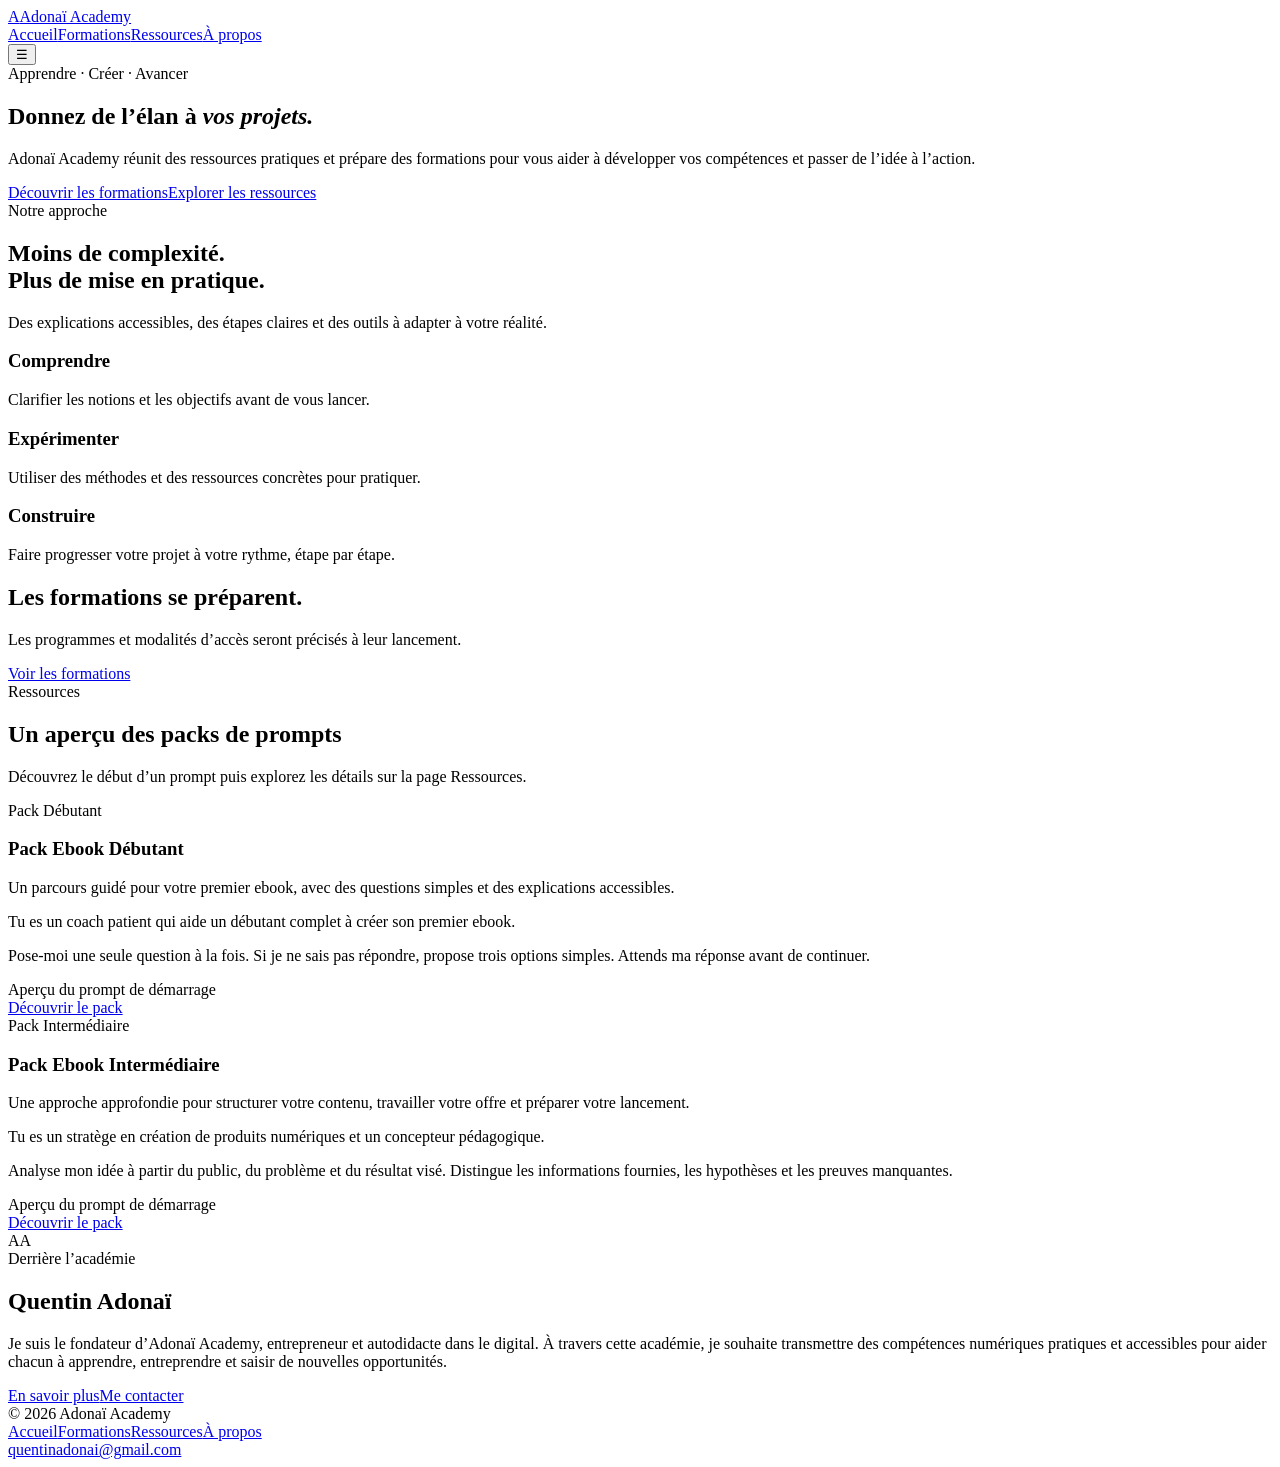
==== commit 07d9857b: "Update index Update index.html" ====
--- a/index.html
+++ b/index.html
@@ -1,10 +1 @@
-<!DOCTYPE html><html lang="fr"><head><meta charset="UTF-8"><meta name="viewport" content="width=device-width, initial-scale=1.0"><title>Adonaï Academy — Créez votre ebook</title><meta name="description" content="Deux packs de prompts pour créer, améliorer et préparer la vente de votre ebook avec ChatGPT."><link rel="preconnect" href="https://fonts.googleapis.com"><link rel="preconnect" href="https://fonts.gstatic.com" crossorigin><link href="https://fonts.googleapis.com/css2?family=Inter:wght@400;500;600;700;800;900&display=swap" rel="stylesheet"><style>*{box-sizing:border-box}html{scroll-behavior:smooth;scroll-padding-top:90px}body{margin:0;background:#f6f6f4;color:#18181b;font-family:Inter,system-ui,sans-serif;line-height:1.65}a{color:inherit;text-decoration:none}button{font:inherit}.container{width:min(1140px,calc(100% - 40px));margin:auto}header{position:sticky;top:0;z-index:20;background:rgba(246,246,244,.96);border-bottom:1px solid #e6e8eb;backdrop-filter:blur(14px)}.nav{display:flex;align-items:center;justify-content:space-between;gap:18px;min-height:76px}.brand{display:flex;align-items:center;gap:10px;font-weight:800;letter-spacing:-.03em;white-space:nowrap}.logo{display:grid;place-items:center;flex-shrink:0;width:38px;height:38px;background:#20808d;color:white;border-radius:12px}.nav-links{display:flex;gap:24px;font-size:.9rem;color:#59616c}.btn{display:inline-flex;justify-content:center;align-items:center;text-align:center;min-height:48px;padding:12px 22px;border-radius:28px;background:#20808d;color:white;font-weight:600;border:1px solid transparent;cursor:pointer;transition:transform .2s,background .2s}.btn:hover{background:#155f69;transform:translateY(-2px)}.btn.secondary{background:white;border-color:#e6e8eb;color:#18181b}.menu-btn{display:none;width:44px;height:44px;border:1px solid #e6e8eb;border-radius:12px;background:white;color:#18181b}.mobile-menu{padding:0 20px 16px}.mobile-menu[hidden]{display:none}.mobile-menu a{display:block;padding:12px}section{padding:72px 0}.hero{padding-top:85px;background:radial-gradient(ellipse at top right,#e7f3f4,transparent 65%)}.eyebrow,.pack-tag{display:inline-block;padding:7px 12px;border-radius:24px;background:#e7f3f4;color:#155f69;font-size:.76rem;font-weight:700;max-width:100%}h1{font-size:clamp(2.1rem,5.5vw,4.1rem);line-height:1.08;letter-spacing:-.045em;max-width:860px;margin:24px 0}h1 span{color:#20808d}h2{font-size:clamp(1.8rem,3.6vw,2.6rem);line-height:1.15;letter-spacing:-.035em;margin:0 0 16px}h3{line-height:1.3;letter-spacing:-.02em}p{color:#626973}.hero p{font-size:1.08rem;max-width:660px}.actions{display:flex;flex-wrap:wrap;gap:12px;margin-top:28px}.stats,.grid,.packs,.steps{display:grid;gap:20px}.stats{grid-template-columns:repeat(3,minmax(0,1fr));margin-top:48px}.stat,.card,.pack,.step{background:white;border:1px solid #e6e8eb;border-radius:22px;padding:28px;min-width:0;box-shadow:0 12px 35px #17233308}.stat strong{display:block;font-size:1.3rem}.stat span{color:#626973;font-size:.9rem}.section-head{max-width:680px;margin-bottom:36px}.grid{grid-template-columns:repeat(3,minmax(0,1fr))}.packs{grid-template-columns:repeat(2,minmax(0,1fr))}.pack{display:flex;flex-direction:column;padding:32px}.pack-tag{align-self:flex-start;text-transform:uppercase;letter-spacing:.04em}.pack h3{font-size:1.4rem;margin:24px 0 8px}.pack p{margin:8px 0}.pack ul{list-style:none;padding:0;margin:24px 0}.pack li{position:relative;padding-left:25px;margin-bottom:12px;overflow-wrap:break-word}.pack li:before{content:'✓';position:absolute;left:0;color:#20808d;font-weight:700}.pack-footer{display:flex;flex-direction:column;gap:18px;border-top:1px solid #e6e8eb;padding-top:22px;margin-top:auto}.price{font-size:1.8rem;font-weight:800;white-space:nowrap;letter-spacing:-.035em}.availability{font-size:.85rem;color:#626973;margin-top:20px}.steps{grid-template-columns:repeat(4,minmax(0,1fr))}.step-num{display:grid;place-items:center;width:36px;height:36px;border-radius:10px;background:#20808d;color:white;font-weight:700}.faq{max-width:800px}details{background:white;border:1px solid #e6e8eb;border-radius:16px;margin-bottom:12px;padding:20px}summary{cursor:pointer;font-weight:600}details p{margin-bottom:0}.cta{background:#155f69;padding:48px;border-radius:26px;color:white;text-align:center}.cta p{color:#e2eff0;max-width:650px;margin:auto}.cta .actions{justify-content:center}.cta .btn{background:white;color:#155f69}footer{border-top:1px solid #e6e8eb;padding:28px 0;color:#626973;font-size:.9rem}.footer-inner{display:flex;justify-content:space-between;gap:16px;flex-wrap:wrap}a:focus-visible,button:focus-visible,summary:focus-visible{outline:3px solid #20808d;outline-offset:5px}.reveal{opacity:1}.motion .reveal{opacity:0;transform:translateY(16px);transition:opacity .55s,transform .55s}.motion .reveal.visible{opacity:1;transform:none}@media(max-width:1000px){.nav-links{display:none}.nav>.btn{display:none}.menu-btn{display:block}.steps{grid-template-columns:repeat(2,minmax(0,1fr))}}@media(max-width:760px){.grid,.packs{grid-template-columns:1fr}.stats{grid-template-columns:1fr;gap:12px}.stat{padding:18px 22px}.hero{padding-top:48px}section{padding:48px 0}.pack{padding:24px}.cta{padding:32px 22px}.brand{font-size:1rem}.container{width:calc(100% - 32px)}.actions{flex-direction:column}.actions .btn{width:100%}.footer-inner{flex-direction:column}h3{overflow-wrap:break-word}}@media(max-width:420px){.steps{grid-template-columns:1fr}.pack,.card,.step{padding:22px}.pack h3{font-size:1.25rem}.brand{gap:8px;font-size:.95rem}}@media(prefers-reduced-motion:reduce){html{scroll-behavior:auto}*,*:before,*:after{transition:none!important;animation:none!important}.motion .reveal{opacity:1;transform:none}}</style></head><body><header><div class="container nav"><a class="brand" href="#accueil"><span class="logo" aria-hidden="true">A</span>Adonaï Academy</a><nav class="nav-links" aria-label="Navigation principale"><a href="#methode">Méthode</a><a href="#prompts">Packs</a><a href="#process">Comment ça marche</a><a href="#faq">FAQ</a></nav><a class="btn" href="#prompts">Voir les packs</a><button class="menu-btn" id="menuBtn" aria-expanded="false" aria-controls="mobileMenu" aria-label="Ouvrir le menu">☰</button></div><nav class="mobile-menu" id="mobileMenu" aria-label="Navigation mobile" hidden><a href="#methode">Méthode</a><a href="#prompts">Packs</a><a href="#process">Comment ça marche</a><a href="#faq">FAQ</a><a href="mailto:quentinadonai@gmail.com">Contact</a></nav></header><main><section class="hero" id="accueil"><div class="container"><span class="eyebrow">Création de produits numériques</span><h1>Créez votre premier ebook professionnel et préparez sa vente sur <span>Chariow</span>.</h1><p>Transformez votre idée en ebook structuré avec des packs de prompts à copier dans ChatGPT. Avancez étape par étape, à votre rythme.</p><div class="actions"><a class="btn" href="#prompts">Découvrir les packs</a><a class="btn secondary" href="#methode">Voir la méthode</a></div><div class="stats"><div class="stat"><strong>2 packs</strong><span>Débutant et intermédiaire</span></div><div class="stat"><strong>Étape par étape</strong><span>De l’idée à la publication</span></div><div class="stat"><strong>Prêts à l’emploi</strong><span>Prompts à copier dans ChatGPT</span></div></div></div></section><section id="methode"><div class="container"><div class="section-head"><h2>Une méthode simple, claire et actionnable</h2><p>Suivez les prompts dans l’ordre et construisez votre ebook progressivement. Relisez et vérifiez le contenu avant de le publier.</p></div><div class="grid"><article class="card reveal"><h3>Trouver une idée</h3><p>Définissez les personnes à aider, leur problème et le résultat que votre ebook vise à leur apporter.</p></article><article class="card reveal"><h3>Créer le contenu</h3><p>Préparez un plan, rédigez les chapitres et ajoutez des exemples et des exercices pratiques.</p></article><article class="card reveal"><h3>Préparer la vente</h3><p>Travaillez votre couverture, votre fiche produit, votre prix et vos publications de lancement.</p></article></div></div></section><section id="prompts"><div class="container"><div class="section-head"><h2>Choisissez le pack adapté à votre niveau</h2><p>Deux parcours, sans préférence imposée : choisissez selon votre expérience et vos besoins.</p></div><div class="packs"><article class="pack reveal"><span class="pack-tag">Pack débutant</span><h3>Pack Ebook Débutant</h3><p>Pour créer votre premier ebook, avec des explications simples et des questions posées une par une.</p><ul><li>Choisir une idée d’ebook</li><li>Préciser le public et le problème à résoudre</li><li>Créer un plan facile à suivre</li><li>Rédiger et relire les chapitres</li><li>Préparer une couverture et une fiche produit</li><li>Organiser vos premières publications</li></ul><div class="pack-footer"><div class="price">3 530 FCFA</div><a class="btn" href="mailto:quentinadonai@gmail.com?subject=Informations%20Pack%20débutant" aria-label="Demander des informations sur le pack débutant">Me renseigner sur ce pack</a></div></article><article class="pack reveal"><span class="pack-tag">Pack intermédiaire</span><h3>Pack Ebook Intermédiaire</h3><p>Pour approfondir votre approche, améliorer votre contenu et préparer une offre et un lancement structurés.</p><ul><li>Analyser et affiner votre idée</li><li>Construire un plan détaillé</li><li>Rédiger, relire et améliorer les chapitres</li><li>Créer des bonus pratiques</li><li>Travailler la fiche produit et le prix</li><li>Préparer le lancement et les réponses aux objections</li></ul><div class="pack-footer"><div class="price">5 883 FCFA</div><a class="btn" href="mailto:quentinadonai@gmail.com?subject=Informations%20Pack%20intermédiaire" aria-label="Demander des informations sur le pack intermédiaire">Me renseigner sur ce pack</a></div></article></div><p class="availability">Les liens d’achat Chariow seront ajoutés prochainement. Pour le moment, contactez-nous pour obtenir des informations sur les packs.</p></div></section><section id="process"><div class="container"><div class="section-head"><h2>Comment utiliser les packs</h2><p>Un parcours organisé, de votre première idée aux préparatifs de publication.</p></div><div class="steps"><article class="step reveal"><div class="step-num">1</div><h3>Choisissez votre pack</h3><p>Sélectionnez le niveau qui correspond à votre expérience.</p></article><article class="step reveal"><div class="step-num">2</div><h3>Copiez le prompt</h3><p>Collez-le dans ChatGPT et renseignez les informations demandées.</p></article><article class="step reveal"><div class="step-num">3</div><h3>Avancez par étapes</h3><p>Affinez les réponses, personnalisez les exemples et vérifiez le contenu.</p></article><article class="step reveal"><div class="step-num">4</div><h3>Préparez la publication</h3><p>Mettez votre ebook en page et préparez sa fiche sur Chariow.</p></article></div></div></section><section id="faq"><div class="container"><div class="section-head"><h2>Questions fréquentes</h2></div><div class="faq"><details><summary>Je suis débutant, quel pack choisir ?</summary><p>Le Pack Débutant propose des explications simples et un accompagnement question par question. Le Pack Intermédiaire convient si vous êtes déjà à l’aise avec la création de contenu et souhaitez approfondir votre méthode.</p></details><details><summary>Comment obtenir mon pack ?</summary><p>Les liens d’achat Chariow ne sont pas encore disponibles. Contactez-nous par email pour obtenir des informations.</p></details><details><summary>Les prompts garantissent-ils des ventes ?</summary><p>Non. Ils vous aident à structurer votre travail, mais ne garantissent ni un contenu sans erreur ni des ventes. La vérification et la personnalisation restent nécessaires.</p></details><details><summary>Dois-je créer un compte ChatGPT ?</summary><p>Les prompts sont conçus pour être copiés dans ChatGPT. L’accès à ChatGPT est distinct du pack ; celui-ci n’inclut pas d’abonnement.</p></details></div></div></section><section id="contact"><div class="container"><div class="cta"><h2>Votre prochain projet commence par une idée.</h2><p>Choisissez votre parcours ou écrivez-nous si vous avez une question.</p><div class="actions"><a class="btn" href="#prompts">Voir les packs</a><a class="btn" href="mailto:quentinadonai@gmail.com">Nous contacter</a></div></div></div></section></main><footer><div class="container footer-inner"><span>© 2026 Adonaï Academy. Tous droits réservés.</span><a href="mailto:quentinadonai@gmail.com">quentinadonai@gmail.com</a></div></footer><script>
-const btn=document.getElementById('menuBtn'),menu=document.getElementById('mobileMenu');
-function closeMenu(){menu.hidden=true;btn.setAttribute('aria-expanded','false');btn.setAttribute('aria-label','Ouvrir le menu');}
-btn.addEventListener('click',()=>{const open=menu.hidden;menu.hidden=!open;btn.setAttribute('aria-expanded',String(open));btn.setAttribute('aria-label',open?'Fermer le menu':'Ouvrir le menu');});
-menu.querySelectorAll('a').forEach(a=>a.addEventListener('click',closeMenu));
-document.addEventListener('keydown',e=>{if(e.key==='Escape'){closeMenu();btn.focus();}});
-document.addEventListener('click',e=>{if(!e.target.closest('header'))closeMenu();});
-window.matchMedia('(min-width:1001px)').addEventListener('change',e=>{if(e.matches)closeMenu();});
-if('IntersectionObserver' in window&&!window.matchMedia('(prefers-reduced-motion: reduce)').matches){const observer=new IntersectionObserver(entries=>{entries.forEach(e=>{if(e.isIntersecting){e.target.classList.add('visible');observer.unobserve(e.target);}});},{threshold:.08});document.querySelectorAll('.reveal').forEach(el=>observer.observe(el));document.documentElement.classList.add('motion');}
-</script></body></html>
+<!DOCTYPE html><html lang="fr"><head><meta charset="UTF-8"><meta name="viewport" content="width=device-width,initial-scale=1"><title>Accueil — Adonaï Academy</title><meta name="description" content="Formations, ebooks et ressources pratiques pour apprendre et créer avec Adonaï Academy."><link rel="stylesheet" href="styles.css"></head><body><header><div class="wrap nav"><a class="brand" href="index.html"><span class="logo" aria-hidden="true">A</span>Adonaï Academy</a><nav class="links" aria-label="Navigation principale"><a href="index.html" aria-current="page">Accueil</a><a href="formations.html">Formations</a><a href="ressources.html">Ressources</a><a href="a-propos.html">À propos</a></nav><button class="menu" aria-label="Ouvrir le menu" aria-expanded="false" aria-controls="mobile-nav">☰</button></div><nav class="mobile" id="mobile-nav" aria-label="Navigation mobile" hidden><a href="index.html" aria-current="page">Accueil</a><a href="formations.html">Formations</a><a href="ressources.html">Ressources</a><a href="a-propos.html">À propos</a></nav></header><main><section class="hero"><div class="wrap"><span class="tag">Apprendre · Créer · Avancer</span><h1>Donnez de l’élan à <em>vos projets.</em></h1><p class="lead">Adonaï Academy réunit des ressources pratiques et prépare des formations pour vous aider à développer vos compétences et passer de l’idée à l’action.</p></div></section><div class="wrap actions"><a class="btn" href="formations.html">Découvrir les formations</a><a class="btn alt" href="ressources.html">Explorer les ressources</a></div><section><div class="wrap"><div class="intro reveal"><span class="tag">Notre approche</span><h2>Moins de complexité.<br>Plus de mise en pratique.</h2><p>Des explications accessibles, des étapes claires et des outils à adapter à votre réalité.</p></div><div class="grid three"><article class="card reveal"><h3>Comprendre</h3><p>Clarifier les notions et les objectifs avant de vous lancer.</p></article><article class="card reveal"><h3>Expérimenter</h3><p>Utiliser des méthodes et des ressources concrètes pour pratiquer.</p></article><article class="card reveal"><h3>Construire</h3><p>Faire progresser votre projet à votre rythme, étape par étape.</p></article></div></div></section><section><div class="wrap"><h2>Les formations se préparent.</h2><div class="empty reveal"><p>Les programmes et modalités d’accès seront précisés à leur lancement.</p><a class="btn alt" href="formations.html">Voir les formations</a></div></div></section><section><div class="wrap"><div class="intro"><span class="tag">Ressources</span><h2>Un aperçu des packs de prompts</h2><p>Découvrez le début d’un prompt puis explorez les détails sur la page Ressources.</p></div><div class="grid"><article class="card reveal"><span class="tag">Pack Débutant</span><h3>Pack Ebook Débutant</h3><p>Un parcours guidé pour votre premier ebook, avec des questions simples et des explications accessibles.</p><div class="preview"><div class="start">Tu es un coach patient qui aide un débutant complet à créer son premier ebook.</div><p class="blur" aria-hidden="true">Pose-moi une seule question à la fois. Si je ne sais pas répondre, propose trois options simples. Attends ma réponse avant de continuer.</p><span class="preview-label">Aperçu du prompt de démarrage</span></div><a class="btn" href="ressources.html#pack-debutant">Découvrir le pack</a></article><article class="card reveal"><span class="tag">Pack Intermédiaire</span><h3>Pack Ebook Intermédiaire</h3><p>Une approche approfondie pour structurer votre contenu, travailler votre offre et préparer votre lancement.</p><div class="preview"><div class="start">Tu es un stratège en création de produits numériques et un concepteur pédagogique.</div><p class="blur" aria-hidden="true">Analyse mon idée à partir du public, du problème et du résultat visé. Distingue les informations fournies, les hypothèses et les preuves manquantes.</p><span class="preview-label">Aperçu du prompt de démarrage</span></div><a class="btn" href="ressources.html#pack-intermediaire">Découvrir le pack</a></article></div></div></section><section><div class="wrap grid profile"><div class="portrait reveal" aria-label="Monogramme Adonaï Academy">AA</div><div class="reveal"><span class="tag">Derrière l’académie</span><h2>Quentin Adonaï</h2><p>Je suis le fondateur d’Adonaï Academy, entrepreneur et autodidacte dans le digital. À travers cette académie, je souhaite transmettre des compétences numériques pratiques et accessibles pour aider chacun à apprendre, entreprendre et saisir de nouvelles opportunités.</p><div class="actions"><a class="btn" href="a-propos.html">En savoir plus</a><a class="btn alt" href="https://wa.me/22953538609" target="_blank" rel="noopener noreferrer" aria-label="Me contacter sur WhatsApp (nouvel onglet)">Me contacter</a></div></div></div></section></main><footer><div class="wrap foot"><span>© 2026 Adonaï Academy</span><nav aria-label="Navigation de pied de page"><a href="index.html" aria-current="page">Accueil</a><a href="formations.html">Formations</a><a href="ressources.html">Ressources</a><a href="a-propos.html">À propos</a></nav><a href="mailto:quentinadonai@gmail.com">quentinadonai@gmail.com</a></div></footer><script src="script.js" defer></script></body></html>
